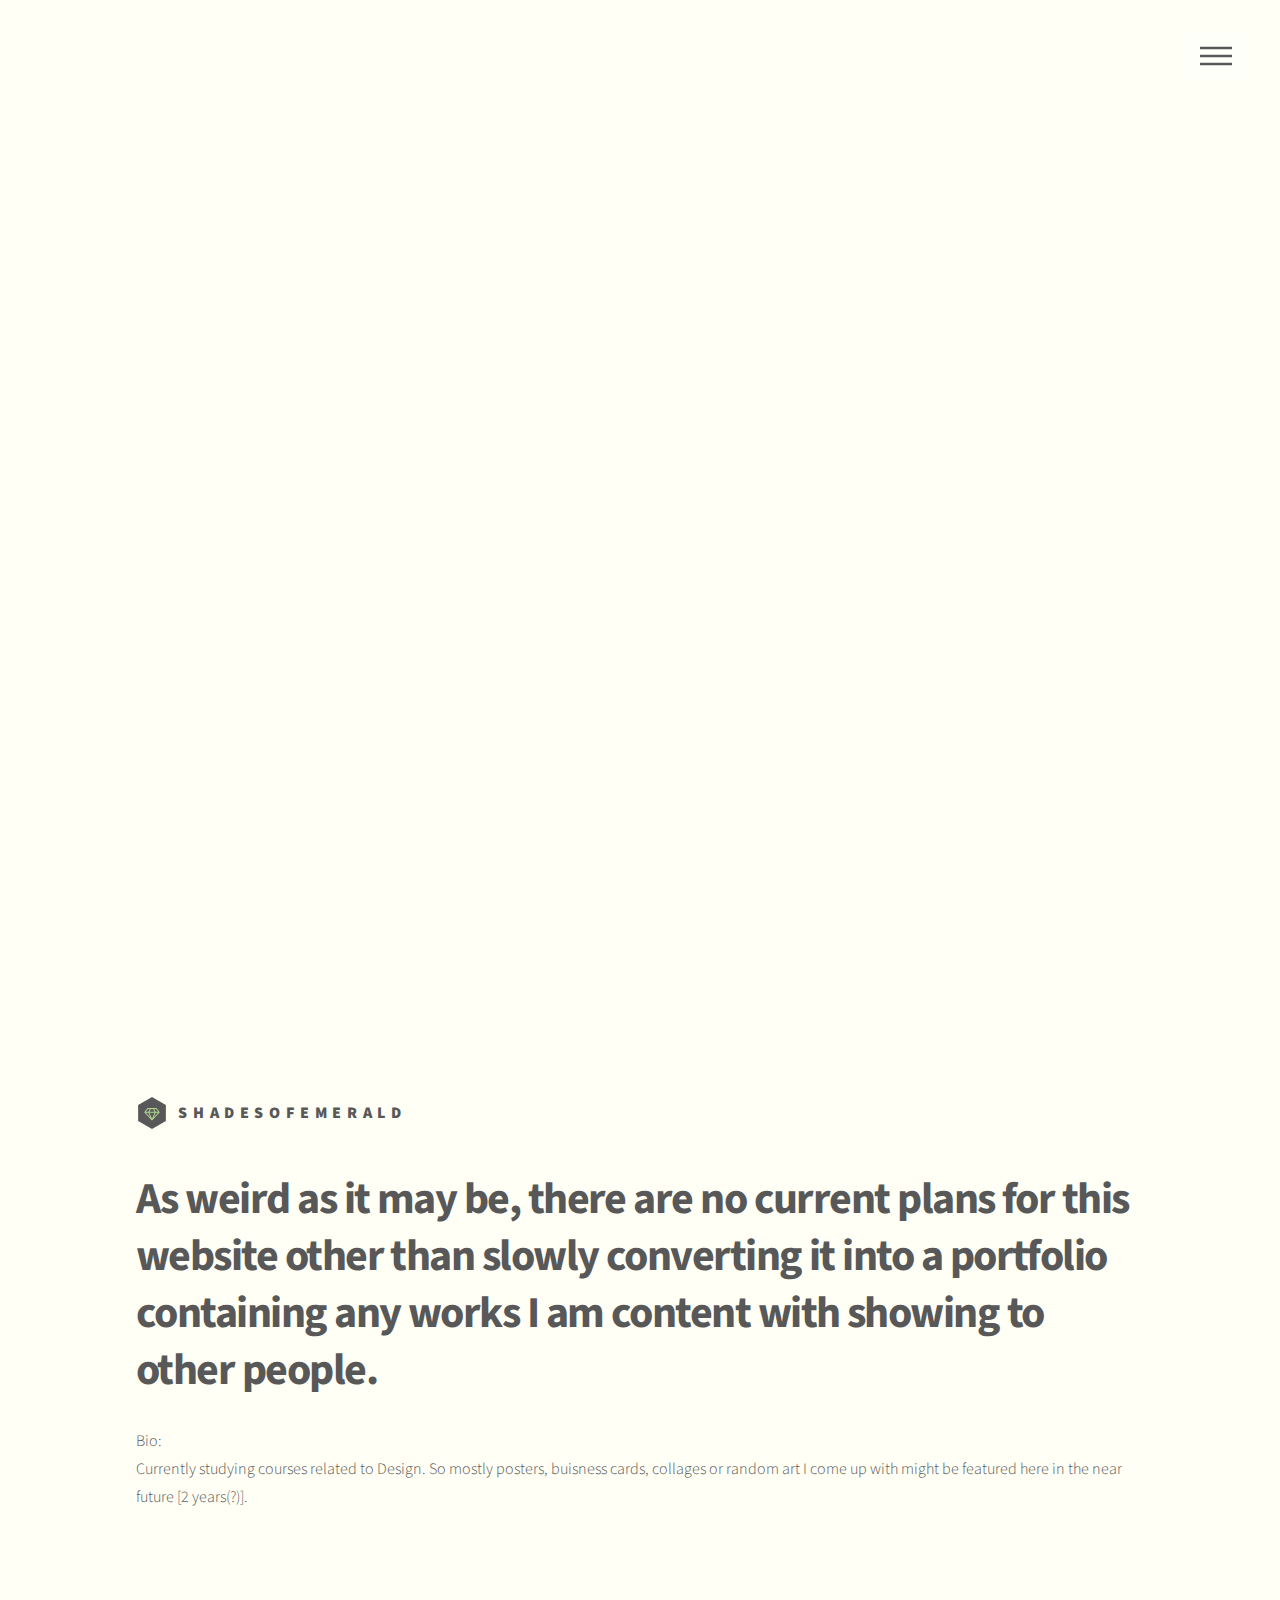
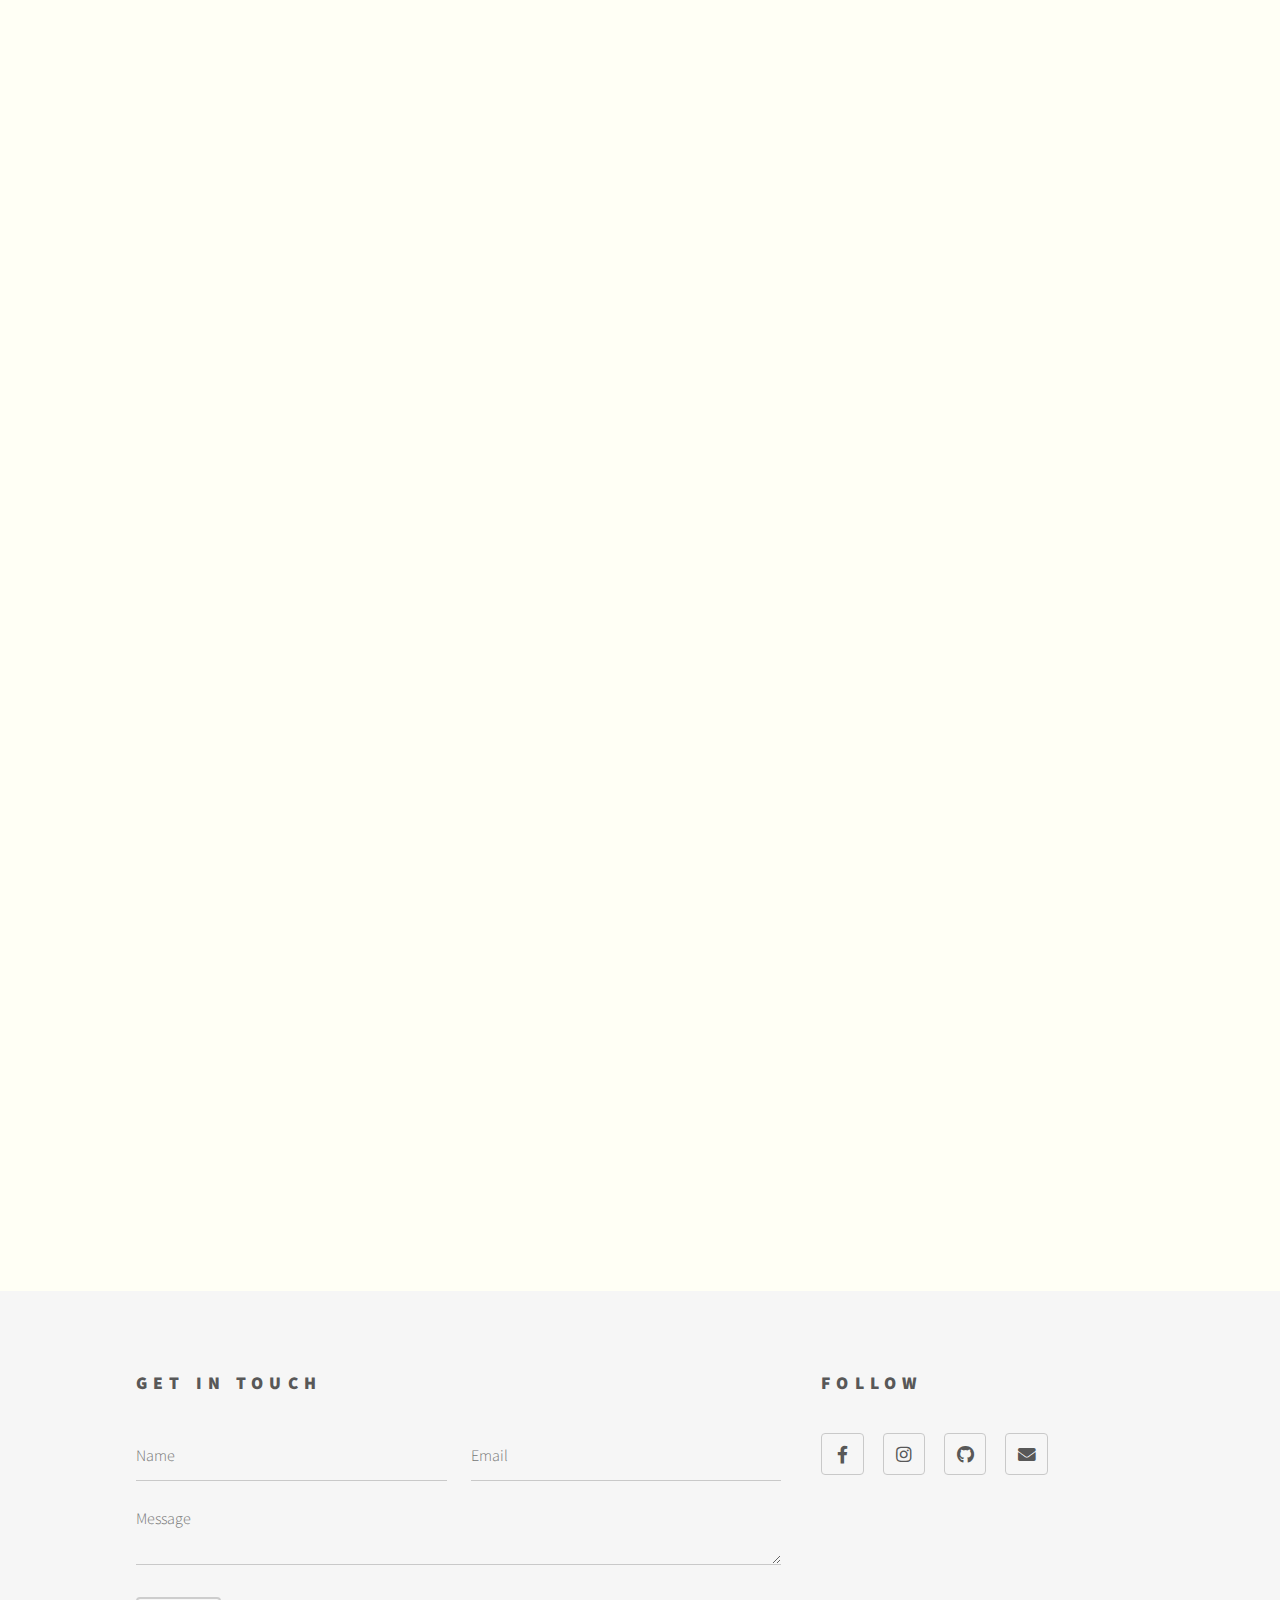
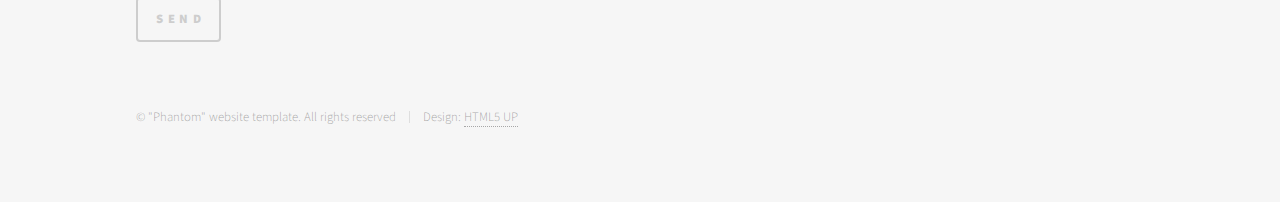
==== index.html @ d3af51bd "008.01" ====
<!DOCTYPE HTML>
<!--
	Phantom by HTML5 UP
	html5up.net | @ajlkn
	Free for personal and commercial use under the CCA 3.0 license (html5up.net/license)
-->
<html>
	<head>
		<title>ShadesOfEmerald Portfolio</title>
		<meta charset="utf-8" />
		<meta name="viewport" content="width=device-width, initial-scale=1, user-scalable=no" />
		<link rel="stylesheet" href="assets/css/main.css" />
		<noscript><link rel="stylesheet" href="assets/css/noscript.css" /></noscript>
		<link rel="icon" href="images/logo.svg" type="image/svg+xml">
	</head>
	<body class="is-preload">
		
		<svg id="mainSVG" xmlns="http://www.w3.org/2000/svg" viewBox="0 0 800 600" preserveAspectRatio="xMinYMid slice">
			<g id="ribbon" fill="none" stroke-width="6">
			  <path d="M130,302.94h65c50,0,50-17.91,100-17.91s50,17.91,100,17.91h65" />
			  <path d="M130,296.94h65c50,0,51.75,18.16,101.75,18.16s48.25-18.16,98.25-18.16h65"/>
			  <path d="M130,308.94h65c50,0,53.41-12,103.41-12s46.59,12,96.59,12h65" />
			  <path d="M130,315.1h65c50,0,50-45.9,100-45.9s50,45.9,100,45.9h65"/>
			  <path d="M130,291.03h65c50,0,50.82,11.91,100.82,11.91s49.18-11.91,99.18-11.91h65" />
			  <path d="M130,285.03h65c50,0,50,45.78,100,45.78s50-45.78,100-45.78h65" />
			</g>
		</svg>
		
		<!-- Wrapper -->
			<div id="wrapper">

				<!-- Header -->
					<header id="header">
						<div class="inner">

							<!-- Logo -->
								<a href="index.html" class="logo">
									<span class="symbol"><img src="images/logo.svg" alt="" /></span><span class="title">ShadesOfEmerald</span>
								</a>

							<!-- Nav -->
								<nav>
									<ul>
										<li><a href="#menu">Menu</a></li>
									</ul>
								</nav>

						</div>
					</header>

				<!-- Menu -->
					<nav id="menu">
						<h2>Menu</h2>
						<ul>
							<li><a href="index.html">_home</a></li> <!fix it up and get it relevant>
							<li><a href="001_projects.html">_projects</a></li> <!use the current grid layout, seperate it from all other pages if possible>
							<li><a href="002_socials.html">_socials</a></li> <!work on cutom opening animations.>
							<li><a href="003_LOG.html">_log</a></li> <!diary sort of thing>
							<li><a href="004_elements.html">_elements</a></li>
						</ul>
					</nav>

				<!-- Main -->
					<div id="main">
						<div class="inner">
							<header>
								<h1>As weird as it may be, there are no current plans for this website other than slowly converting it into a portfolio containing any works I am content with showing to other people.</h1>
								<p>Bio:<br>Currently studying courses related to Design. So mostly posters, buisness cards, collages or random art I come up with might be featured here in the near future [2 years(?)]. </p>
							</header>
							<section class="tiles">
								<article class="style1">
									<span class="image">
										<img src="images/prj_001.png" alt="" />
									</span>
									<a href="projects/prj_001.html">
										<h2>1</h2>
										<div class="content">
											<p>Theory of Design; poster to delivery the feelings of happiness.</p>
										</div>
									</a>
								</article>
								<article class="style2">
									<span class="image">
										<img src="images/pic02.jpg" alt="" />
									</span>
									<a href="generic.html">
										<h2>2</h2>
										<div class="content">
											<p>Sed nisl arcu euismod sit amet nisi lorem etiam dolor veroeros et feugiat.</p>
										</div>
									</a>
								</article>
								<article class="style3">
									<span class="image">
										<img src="images/pic03.jpg" alt="" />
									</span>
									<a href="generic.html">
										<h2>3</h2>
										<div class="content">
											<p>Sed nisl arcu euismod sit amet nisi lorem etiam dolor veroeros et feugiat.</p>
										</div>
									</a>
								</article>
								<article class="style4">
									<span class="image">
										<img src="images/pic04.jpg" alt="" />
									</span>
									<a href="generic.html">
										<h2>4</h2>
										<div class="content">
											<p>Sed nisl arcu euismod sit amet nisi lorem etiam dolor veroeros et feugiat.</p>
										</div>
									</a>
								</article>
								<article class="style5">
									<span class="image">
										<img src="images/pic05.jpg" alt="" />
									</span>
									<a href="generic.html">
										<h2>5</h2>
										<div class="content">
											<p>Sed nisl arcu euismod sit amet nisi lorem etiam dolor veroeros et feugiat.</p>
										</div>
									</a>
								</article>
								<article class="style6">
									<span class="image">
										<img src="images/pic06.jpg" alt="" />
									</span>
									<a href="generic.html">
										<h2>6</h2>
										<div class="content">
											<p>Sed nisl arcu euismod sit amet nisi lorem etiam dolor veroeros et feugiat.</p>
										</div>
									</a>
								</article>
								<article class="style2">
									<span class="image">
										<img src="images/pic07.jpg" alt="" />
									</span>
									<a href="generic.html">
										<h2>7</h2>
										<div class="content">
											<p>Sed nisl arcu euismod sit amet nisi lorem etiam dolor veroeros et feugiat.</p>
										</div>
									</a>
								</article>
								<article class="style3">
									<span class="image">
										<img src="images/pic08.jpg" alt="" />
									</span>
									<a href="generic.html">
										<h2>8</h2>
										<div class="content">
											<p>Sed nisl arcu euismod sit amet nisi lorem etiam dolor veroeros et feugiat.</p>
										</div>
									</a>
								</article>
								<article class="style1">
									<span class="image">
										<img src="images/pic09.jpg" alt="" />
									</span>
									<a href="generic.html">
										<h2>9</h2>
										<div class="content">
											<p>Sed nisl arcu euismod sit amet nisi lorem etiam dolor veroeros et feugiat.</p>
										</div>
									</a>
								</article>
								<article class="style5">
									<span class="image">
										<img src="images/pic10.jpg" alt="" />
									</span>
									<a href="generic.html">
										<h2>10</h2>
										<div class="content">
											<p>Sed nisl arcu euismod sit amet nisi lorem etiam dolor veroeros et feugiat.</p>
										</div>
									</a>
								</article>
								<article class="style6">
									<span class="image">
										<img src="images/pic11.jpg" alt="" />
									</span>
									<a href="generic.html">
										<h2>11</h2>
										<div class="content">
											<p>Sed nisl arcu euismod sit amet nisi lorem etiam dolor veroeros et feugiat.</p>
										</div>
									</a>
								</article>
								<article class="style4">
									<span class="image">
										<img src="images/pic12.jpg" alt="" />
									</span>
									<a href="generic.html">
										<h2>12</h2>
										<div class="content">
											<p>Sed nisl arcu euismod sit amet nisi lorem etiam dolor veroeros et feugiat.</p>
										</div>
									</a>
								</article>
							</section>
						</div>
					</div>

				<!-- Footer -->
					<footer id="footer">
						<div class="inner">
							<section>
								<h2>Get in touch</h2>
								<form method="post" action="#">
									<div class="fields">
										<div class="field half">
											<input type="text" name="name" id="name" placeholder="Name" />
										</div>
										<div class="field half">
											<input type="email" name="email" id="email" placeholder="Email" />
										</div>
										<div class="field">
											<textarea name="message" id="message" placeholder="Message"></textarea>
										</div>
									</div>
									<ul class="actions">
										<li><input type="submit" value="Send" class="disabled" /></li>
									</ul>
								</form>
							</section>
							<section>
								<h2>Follow</h2>
								<ul class="icons">
									<li><a href="https://www.facebook.com/ShadesOfGreen8/" target="_blank" rel="noopener noreferrer" class="icon brands style2 fa-facebook-f"><span class="label">Facebook</span></a></li>
									<li><a href="https://www.instagram.com/nujivens/" target="_blank" rel="noopener noreferrer" class="icon brands style2 fa-instagram"><span class="label">Instagram</span></a></li>
									<li><a href="https://github.com/ShadesOfEmerald" target="_blank" rel="noopener noreferrer" class="icon brands style2 fa-github"><span class="label">GitHub</span></a></li>
									<li><a href="002_socials.html" class="icon solid style2 fa-envelope"><span class="label">Email</span></a></li>
								</ul>
							</section>
							<ul class="copyright">
								<li>&copy; "Phantom" website template. All rights reserved</li><li>Design: <a href="http://html5up.net" target="_blank" rel="noopener noreferrer">HTML5 UP</a></li>
							</ul>
						</div>
					</footer>

			</div>

		<!-- Scripts -->
			<script src="assets/js/jquery.min.js"></script>
			<script src="assets/js/browser.min.js"></script>
			<script src="assets/js/breakpoints.min.js"></script>
			<script src="assets/js/util.js"></script>
			<script src="assets/js/main.js"></script>

	</body>
</html>
---- assets/css/main.css ----
@import url(fontawesome-all.min.css);
@import url("https://fonts.googleapis.com/css?family=Source+Sans+Pro:300,700,900");

/*
	Phantom by HTML5 UP
	html5up.net | @ajlkn
	Free for personal and commercial use under the CCA 3.0 license (html5up.net/license)
*/

html, body, div, span, applet, object,
iframe, h1, h2, h3, h4, h5, h6, p, blockquote,
pre, a, abbr, acronym, address, big, cite,
code, del, dfn, em, img, ins, kbd, q, s, samp,
small, strike, strong, sub, sup, tt, var, b,
u, i, center, dl, dt, dd, ol, ul, li, fieldset,
form, label, legend, table, caption, tbody,
tfoot, thead, tr, th, td, article, aside,
canvas, details, embed, figure, figcaption,
footer, header, hgroup, menu, nav, output, ruby,
section, summary, time, mark, audio, video {
	margin: 0;
	padding: 0;
	border: 0;
	font-size: 100%;
	font: inherit;
	vertical-align: baseline;}

article, aside, details, figcaption, figure,
footer, header, hgroup, menu, nav, section {
	display: block;}

body {
	line-height: 1;
}

ol, ul {
	list-style: none;
}

blockquote, q {
	quotes: none;
}

	blockquote:before, blockquote:after, q:before, q:after {
		content: '';
		content: none;
	}

table {
	border-collapse: collapse;
	border-spacing: 0;
}

body {
	-webkit-text-size-adjust: none;
}

mark {
	background-color: transparent;
	color: inherit;
}

input::-moz-focus-inner {
	border: 0;
	padding: 0;
}

input, select, textarea {
	-moz-appearance: none;
	-webkit-appearance: none;
	-ms-appearance: none;
	appearance: none;
}

/* Basic */

	@-ms-viewport {
		width: device-width;
	}

	body {
		-ms-overflow-style: scrollbar;
	}

	@media screen and (max-width: 480px) {

		html, body {
			min-width: 320px;
		}

	}

	html {
		box-sizing: border-box;
	}

	*, *:before, *:after {
		box-sizing: inherit;
	}

	body {
		background: #fffff5;
	}

		body.is-preload *, body.is-preload *:before, body.is-preload *:after {
			-moz-animation: none !important;
			-webkit-animation: none !important;
			-ms-animation: none !important;
			animation: none !important;
			-moz-transition: none !important;
			-webkit-transition: none !important;
			-ms-transition: none !important;
			transition: none !important;
		}

/* Type */

	body, input, select, textarea {
		color: #585858;
		font-family: "Source Sans Pro", Helvetica, sans-serif;
		font-size: 16pt;
		font-weight: 300;
		line-height: 1.75;
	}

		@media screen and (max-width: 1680px) {

			body, input, select, textarea {
				font-size: 14pt;
			}

		}

		@media screen and (max-width: 1280px) {

			body, input, select, textarea {
				font-size: 12pt;
			}

		}

	a {
		-moz-transition: border-bottom-color 0.2s ease, color 0.2s ease;
		-webkit-transition: border-bottom-color 0.2s ease, color 0.2s ease;
		-ms-transition: border-bottom-color 0.2s ease, color 0.2s ease;
		transition: border-bottom-color 0.2s ease, color 0.2s ease;
		text-decoration: none;
		color: #585858;
		border-bottom: dotted 1px rgba(88, 88, 88, 0.5);
	}

		a:hover {
			border-bottom-color: transparent;
			color: #f2849e !important;
		}

	strong, b {
		font-weight: 900;
	}

	em, i {
		font-style: italic;
	}

	p {
		margin: 0 0 2em 0;
	}

	h1 {
		font-size: 2.75em;
		font-weight: 700;
		line-height: 1.3;
		margin: 0 0 1em 0;
		letter-spacing: -0.035em;
	}

		h1 a {
			color: inherit;
		}

		@media screen and (max-width: 736px) {

			h1 {
				font-size: 2em;
				margin: 0 0 1em 0;
			}

		}

		@media screen and (max-width: 360px) {

			h1 {
				font-size: 1.75em;
			}

		}

	h2, h3, h4, h5, h6 {
		font-weight: 900;
		line-height: 1.5;
		margin: 0 0 2em 0;
		text-transform: uppercase;
		letter-spacing: 0.35em;
	}

		h2 a, h3 a, h4 a, h5 a, h6 a {
			color: inherit;
		}

	h2 {
		font-size: 1.1em;
	}

	h3 {
		font-size: 1em;
	}

	h4 {
		font-size: 0.8em;
	}

	h5 {
		font-size: 0.8em;
	}

	h6 {
		font-size: 0.8em;
	}

	@media screen and (max-width: 980px) {

		h1 br, h2 br, h3 br, h4 br, h5 br, h6 br {
			display: none;
		}

	}

	@media screen and (max-width: 736px) {

		h2 {
			font-size: 1em;
		}

		h3 {
			font-size: 0.8em;
		}

	}

	sub {
		font-size: 0.8em;
		position: relative;
		top: 0.5em;
	}

	sup {
		font-size: 0.8em;
		position: relative;
		top: -0.5em;
	}

	blockquote {
		border-left: solid 4px #c9c9c9;
		font-style: italic;
		margin: 0 0 2em 0;
		padding: 0.5em 0 0.5em 2em;
	}

	code {
		background: rgba(144, 144, 144, 0.075);
		border-radius: 4px;
		border: solid 1px #c9c9c9;
		font-family: "Courier New", monospace;
		font-size: 0.9em;
		margin: 0 0.25em;
		padding: 0.25em 0.65em;
	}

	pre {
		-webkit-overflow-scrolling: touch;
		font-family: "Courier New", monospace;
		font-size: 0.9em;
		margin: 0 0 2em 0;
	}

		pre code {
			display: block;
			line-height: 1.75;
			padding: 1em 1.5em;
			overflow-x: auto;
		}

	hr {
		border: 0;
		border-bottom: solid 1px #c9c9c9;
		margin: 2em 0;
	}

		hr.major {
			margin: 3em 0;
		}

	.align-left {
		text-align: left;
	}

	.align-center {
		text-align: center;
	}

	.align-right {
		text-align: right;
	}

/* Row */

	.row {
		display: flex;
		flex-wrap: wrap;
		box-sizing: border-box;
		align-items: stretch;
	}

		.row > * {
			box-sizing: border-box;
		}

		.row.gtr-uniform > * > :last-child {
			margin-bottom: 0;
		}

		.row.aln-left {
			justify-content: flex-start;
		}

		.row.aln-center {
			justify-content: center;
		}

		.row.aln-right {
			justify-content: flex-end;
		}

		.row.aln-top {
			align-items: flex-start;
		}

		.row.aln-middle {
			align-items: center;
		}

		.row.aln-bottom {
			align-items: flex-end;
		}

		.row > .imp {
			order: -1;
		}

		.row > .col-1 {
			width: 8.33333%;
		}

		.row > .off-1 {
			margin-left: 8.33333%;
		}

		.row > .col-2 {
			width: 16.66667%;
		}

		.row > .off-2 {
			margin-left: 16.66667%;
		}

		.row > .col-3 {
			width: 25%;
		}

		.row > .off-3 {
			margin-left: 25%;
		}

		.row > .col-4 {
			width: 33.33333%;
		}

		.row > .off-4 {
			margin-left: 33.33333%;
		}

		.row > .col-5 {
			width: 41.66667%;
		}

		.row > .off-5 {
			margin-left: 41.66667%;
		}

		.row > .col-6 {
			width: 50%;
		}

		.row > .off-6 {
			margin-left: 50%;
		}

		.row > .col-7 {
			width: 58.33333%;
		}

		.row > .off-7 {
			margin-left: 58.33333%;
		}

		.row > .col-8 {
			width: 66.66667%;
		}

		.row > .off-8 {
			margin-left: 66.66667%;
		}

		.row > .col-9 {
			width: 75%;
		}

		.row > .off-9 {
			margin-left: 75%;
		}

		.row > .col-10 {
			width: 83.33333%;
		}

		.row > .off-10 {
			margin-left: 83.33333%;
		}

		.row > .col-11 {
			width: 91.66667%;
		}

		.row > .off-11 {
			margin-left: 91.66667%;
		}

		.row > .col-12 {
			width: 100%;
		}

		.row > .off-12 {
			margin-left: 100%;
		}

		.row.gtr-0 {
			margin-top: 0;
			margin-left: 0em;
		}

			.row.gtr-0 > * {
				padding: 0 0 0 0em;
			}

			.row.gtr-0.gtr-uniform {
				margin-top: 0em;
			}

				.row.gtr-0.gtr-uniform > * {
					padding-top: 0em;
				}

		.row.gtr-25 {
			margin-top: 0;
			margin-left: -0.5em;
		}

			.row.gtr-25 > * {
				padding: 0 0 0 0.5em;
			}

			.row.gtr-25.gtr-uniform {
				margin-top: -0.5em;
			}

				.row.gtr-25.gtr-uniform > * {
					padding-top: 0.5em;
				}

		.row.gtr-50 {
			margin-top: 0;
			margin-left: -1em;
		}

			.row.gtr-50 > * {
				padding: 0 0 0 1em;
			}

			.row.gtr-50.gtr-uniform {
				margin-top: -1em;
			}

				.row.gtr-50.gtr-uniform > * {
					padding-top: 1em;
				}

		.row {
			margin-top: 0;
			margin-left: -2em;
		}

			.row > * {
				padding: 0 0 0 2em;
			}

			.row.gtr-uniform {
				margin-top: -2em;
			}

				.row.gtr-uniform > * {
					padding-top: 2em;
				}

		.row.gtr-150 {
			margin-top: 0;
			margin-left: -3em;
		}

			.row.gtr-150 > * {
				padding: 0 0 0 3em;
			}

			.row.gtr-150.gtr-uniform {
				margin-top: -3em;
			}

				.row.gtr-150.gtr-uniform > * {
					padding-top: 3em;
				}

		.row.gtr-200 {
			margin-top: 0;
			margin-left: -4em;
		}

			.row.gtr-200 > * {
				padding: 0 0 0 4em;
			}

			.row.gtr-200.gtr-uniform {
				margin-top: -4em;
			}

				.row.gtr-200.gtr-uniform > * {
					padding-top: 4em;
				}

		@media screen and (max-width: 1680px) {

			.row {
				display: flex;
				flex-wrap: wrap;
				box-sizing: border-box;
				align-items: stretch;
			}

				.row > * {
					box-sizing: border-box;
				}

				.row.gtr-uniform > * > :last-child {
					margin-bottom: 0;
				}

				.row.aln-left {
					justify-content: flex-start;
				}

				.row.aln-center {
					justify-content: center;
				}

				.row.aln-right {
					justify-content: flex-end;
				}

				.row.aln-top {
					align-items: flex-start;
				}

				.row.aln-middle {
					align-items: center;
				}

				.row.aln-bottom {
					align-items: flex-end;
				}

				.row > .imp-xlarge {
					order: -1;
				}

				.row > .col-1-xlarge {
					width: 8.33333%;
				}

				.row > .off-1-xlarge {
					margin-left: 8.33333%;
				}

				.row > .col-2-xlarge {
					width: 16.66667%;
				}

				.row > .off-2-xlarge {
					margin-left: 16.66667%;
				}

				.row > .col-3-xlarge {
					width: 25%;
				}

				.row > .off-3-xlarge {
					margin-left: 25%;
				}

				.row > .col-4-xlarge {
					width: 33.33333%;
				}

				.row > .off-4-xlarge {
					margin-left: 33.33333%;
				}

				.row > .col-5-xlarge {
					width: 41.66667%;
				}

				.row > .off-5-xlarge {
					margin-left: 41.66667%;
				}

				.row > .col-6-xlarge {
					width: 50%;
				}

				.row > .off-6-xlarge {
					margin-left: 50%;
				}

				.row > .col-7-xlarge {
					width: 58.33333%;
				}

				.row > .off-7-xlarge {
					margin-left: 58.33333%;
				}

				.row > .col-8-xlarge {
					width: 66.66667%;
				}

				.row > .off-8-xlarge {
					margin-left: 66.66667%;
				}

				.row > .col-9-xlarge {
					width: 75%;
				}

				.row > .off-9-xlarge {
					margin-left: 75%;
				}

				.row > .col-10-xlarge {
					width: 83.33333%;
				}

				.row > .off-10-xlarge {
					margin-left: 83.33333%;
				}

				.row > .col-11-xlarge {
					width: 91.66667%;
				}

				.row > .off-11-xlarge {
					margin-left: 91.66667%;
				}

				.row > .col-12-xlarge {
					width: 100%;
				}

				.row > .off-12-xlarge {
					margin-left: 100%;
				}

				.row.gtr-0 {
					margin-top: 0;
					margin-left: 0em;
				}

					.row.gtr-0 > * {
						padding: 0 0 0 0em;
					}

					.row.gtr-0.gtr-uniform {
						margin-top: 0em;
					}

						.row.gtr-0.gtr-uniform > * {
							padding-top: 0em;
						}

				.row.gtr-25 {
					margin-top: 0;
					margin-left: -0.5em;
				}

					.row.gtr-25 > * {
						padding: 0 0 0 0.5em;
					}

					.row.gtr-25.gtr-uniform {
						margin-top: -0.5em;
					}

						.row.gtr-25.gtr-uniform > * {
							padding-top: 0.5em;
						}

				.row.gtr-50 {
					margin-top: 0;
					margin-left: -1em;
				}

					.row.gtr-50 > * {
						padding: 0 0 0 1em;
					}

					.row.gtr-50.gtr-uniform {
						margin-top: -1em;
					}

						.row.gtr-50.gtr-uniform > * {
							padding-top: 1em;
						}

				.row {
					margin-top: 0;
					margin-left: -2em;
				}

					.row > * {
						padding: 0 0 0 2em;
					}

					.row.gtr-uniform {
						margin-top: -2em;
					}

						.row.gtr-uniform > * {
							padding-top: 2em;
						}

				.row.gtr-150 {
					margin-top: 0;
					margin-left: -3em;
				}

					.row.gtr-150 > * {
						padding: 0 0 0 3em;
					}

					.row.gtr-150.gtr-uniform {
						margin-top: -3em;
					}

						.row.gtr-150.gtr-uniform > * {
							padding-top: 3em;
						}

				.row.gtr-200 {
					margin-top: 0;
					margin-left: -4em;
				}

					.row.gtr-200 > * {
						padding: 0 0 0 4em;
					}

					.row.gtr-200.gtr-uniform {
						margin-top: -4em;
					}

						.row.gtr-200.gtr-uniform > * {
							padding-top: 4em;
						}

		}

		@media screen and (max-width: 1280px) {

			.row {
				display: flex;
				flex-wrap: wrap;
				box-sizing: border-box;
				align-items: stretch;
			}

				.row > * {
					box-sizing: border-box;
				}

				.row.gtr-uniform > * > :last-child {
					margin-bottom: 0;
				}

				.row.aln-left {
					justify-content: flex-start;
				}

				.row.aln-center {
					justify-content: center;
				}

				.row.aln-right {
					justify-content: flex-end;
				}

				.row.aln-top {
					align-items: flex-start;
				}

				.row.aln-middle {
					align-items: center;
				}

				.row.aln-bottom {
					align-items: flex-end;
				}

				.row > .imp-large {
					order: -1;
				}

				.row > .col-1-large {
					width: 8.33333%;
				}

				.row > .off-1-large {
					margin-left: 8.33333%;
				}

				.row > .col-2-large {
					width: 16.66667%;
				}

				.row > .off-2-large {
					margin-left: 16.66667%;
				}

				.row > .col-3-large {
					width: 25%;
				}

				.row > .off-3-large {
					margin-left: 25%;
				}

				.row > .col-4-large {
					width: 33.33333%;
				}

				.row > .off-4-large {
					margin-left: 33.33333%;
				}

				.row > .col-5-large {
					width: 41.66667%;
				}

				.row > .off-5-large {
					margin-left: 41.66667%;
				}

				.row > .col-6-large {
					width: 50%;
				}

				.row > .off-6-large {
					margin-left: 50%;
				}

				.row > .col-7-large {
					width: 58.33333%;
				}

				.row > .off-7-large {
					margin-left: 58.33333%;
				}

				.row > .col-8-large {
					width: 66.66667%;
				}

				.row > .off-8-large {
					margin-left: 66.66667%;
				}

				.row > .col-9-large {
					width: 75%;
				}

				.row > .off-9-large {
					margin-left: 75%;
				}

				.row > .col-10-large {
					width: 83.33333%;
				}

				.row > .off-10-large {
					margin-left: 83.33333%;
				}

				.row > .col-11-large {
					width: 91.66667%;
				}

				.row > .off-11-large {
					margin-left: 91.66667%;
				}

				.row > .col-12-large {
					width: 100%;
				}

				.row > .off-12-large {
					margin-left: 100%;
				}

				.row.gtr-0 {
					margin-top: 0;
					margin-left: 0em;
				}

					.row.gtr-0 > * {
						padding: 0 0 0 0em;
					}

					.row.gtr-0.gtr-uniform {
						margin-top: 0em;
					}

						.row.gtr-0.gtr-uniform > * {
							padding-top: 0em;
						}

				.row.gtr-25 {
					margin-top: 0;
					margin-left: -0.5em;
				}

					.row.gtr-25 > * {
						padding: 0 0 0 0.5em;
					}

					.row.gtr-25.gtr-uniform {
						margin-top: -0.5em;
					}

						.row.gtr-25.gtr-uniform > * {
							padding-top: 0.5em;
						}

				.row.gtr-50 {
					margin-top: 0;
					margin-left: -1em;
				}

					.row.gtr-50 > * {
						padding: 0 0 0 1em;
					}

					.row.gtr-50.gtr-uniform {
						margin-top: -1em;
					}

						.row.gtr-50.gtr-uniform > * {
							padding-top: 1em;
						}

				.row {
					margin-top: 0;
					margin-left: -2em;
				}

					.row > * {
						padding: 0 0 0 2em;
					}

					.row.gtr-uniform {
						margin-top: -2em;
					}

						.row.gtr-uniform > * {
							padding-top: 2em;
						}

				.row.gtr-150 {
					margin-top: 0;
					margin-left: -3em;
				}

					.row.gtr-150 > * {
						padding: 0 0 0 3em;
					}

					.row.gtr-150.gtr-uniform {
						margin-top: -3em;
					}

						.row.gtr-150.gtr-uniform > * {
							padding-top: 3em;
						}

				.row.gtr-200 {
					margin-top: 0;
					margin-left: -4em;
				}

					.row.gtr-200 > * {
						padding: 0 0 0 4em;
					}

					.row.gtr-200.gtr-uniform {
						margin-top: -4em;
					}

						.row.gtr-200.gtr-uniform > * {
							padding-top: 4em;
						}

		}

		@media screen and (max-width: 980px) {

			.row {
				display: flex;
				flex-wrap: wrap;
				box-sizing: border-box;
				align-items: stretch;
			}

				.row > * {
					box-sizing: border-box;
				}

				.row.gtr-uniform > * > :last-child {
					margin-bottom: 0;
				}

				.row.aln-left {
					justify-content: flex-start;
				}

				.row.aln-center {
					justify-content: center;
				}

				.row.aln-right {
					justify-content: flex-end;
				}

				.row.aln-top {
					align-items: flex-start;
				}

				.row.aln-middle {
					align-items: center;
				}

				.row.aln-bottom {
					align-items: flex-end;
				}

				.row > .imp-medium {
					order: -1;
				}

				.row > .col-1-medium {
					width: 8.33333%;
				}

				.row > .off-1-medium {
					margin-left: 8.33333%;
				}

				.row > .col-2-medium {
					width: 16.66667%;
				}

				.row > .off-2-medium {
					margin-left: 16.66667%;
				}

				.row > .col-3-medium {
					width: 25%;
				}

				.row > .off-3-medium {
					margin-left: 25%;
				}

				.row > .col-4-medium {
					width: 33.33333%;
				}

				.row > .off-4-medium {
					margin-left: 33.33333%;
				}

				.row > .col-5-medium {
					width: 41.66667%;
				}

				.row > .off-5-medium {
					margin-left: 41.66667%;
				}

				.row > .col-6-medium {
					width: 50%;
				}

				.row > .off-6-medium {
					margin-left: 50%;
				}

				.row > .col-7-medium {
					width: 58.33333%;
				}

				.row > .off-7-medium {
					margin-left: 58.33333%;
				}

				.row > .col-8-medium {
					width: 66.66667%;
				}

				.row > .off-8-medium {
					margin-left: 66.66667%;
				}

				.row > .col-9-medium {
					width: 75%;
				}

				.row > .off-9-medium {
					margin-left: 75%;
				}

				.row > .col-10-medium {
					width: 83.33333%;
				}

				.row > .off-10-medium {
					margin-left: 83.33333%;
				}

				.row > .col-11-medium {
					width: 91.66667%;
				}

				.row > .off-11-medium {
					margin-left: 91.66667%;
				}

				.row > .col-12-medium {
					width: 100%;
				}

				.row > .off-12-medium {
					margin-left: 100%;
				}

				.row.gtr-0 {
					margin-top: 0;
					margin-left: 0em;
				}

					.row.gtr-0 > * {
						padding: 0 0 0 0em;
					}

					.row.gtr-0.gtr-uniform {
						margin-top: 0em;
					}

						.row.gtr-0.gtr-uniform > * {
							padding-top: 0em;
						}

				.row.gtr-25 {
					margin-top: 0;
					margin-left: -0.375em;
				}

					.row.gtr-25 > * {
						padding: 0 0 0 0.375em;
					}

					.row.gtr-25.gtr-uniform {
						margin-top: -0.375em;
					}

						.row.gtr-25.gtr-uniform > * {
							padding-top: 0.375em;
						}

				.row.gtr-50 {
					margin-top: 0;
					margin-left: -0.75em;
				}

					.row.gtr-50 > * {
						padding: 0 0 0 0.75em;
					}

					.row.gtr-50.gtr-uniform {
						margin-top: -0.75em;
					}

						.row.gtr-50.gtr-uniform > * {
							padding-top: 0.75em;
						}

				.row {
					margin-top: 0;
					margin-left: -1.5em;
				}

					.row > * {
						padding: 0 0 0 1.5em;
					}

					.row.gtr-uniform {
						margin-top: -1.5em;
					}

						.row.gtr-uniform > * {
							padding-top: 1.5em;
						}

				.row.gtr-150 {
					margin-top: 0;
					margin-left: -2.25em;
				}

					.row.gtr-150 > * {
						padding: 0 0 0 2.25em;
					}

					.row.gtr-150.gtr-uniform {
						margin-top: -2.25em;
					}

						.row.gtr-150.gtr-uniform > * {
							padding-top: 2.25em;
						}

				.row.gtr-200 {
					margin-top: 0;
					margin-left: -3em;
				}

					.row.gtr-200 > * {
						padding: 0 0 0 3em;
					}

					.row.gtr-200.gtr-uniform {
						margin-top: -3em;
					}

						.row.gtr-200.gtr-uniform > * {
							padding-top: 3em;
						}

		}

		@media screen and (max-width: 736px) {

			.row {
				display: flex;
				flex-wrap: wrap;
				box-sizing: border-box;
				align-items: stretch;
			}

				.row > * {
					box-sizing: border-box;
				}

				.row.gtr-uniform > * > :last-child {
					margin-bottom: 0;
				}

				.row.aln-left {
					justify-content: flex-start;
				}

				.row.aln-center {
					justify-content: center;
				}

				.row.aln-right {
					justify-content: flex-end;
				}

				.row.aln-top {
					align-items: flex-start;
				}

				.row.aln-middle {
					align-items: center;
				}

				.row.aln-bottom {
					align-items: flex-end;
				}

				.row > .imp-small {
					order: -1;
				}

				.row > .col-1-small {
					width: 8.33333%;
				}

				.row > .off-1-small {
					margin-left: 8.33333%;
				}

				.row > .col-2-small {
					width: 16.66667%;
				}

				.row > .off-2-small {
					margin-left: 16.66667%;
				}

				.row > .col-3-small {
					width: 25%;
				}

				.row > .off-3-small {
					margin-left: 25%;
				}

				.row > .col-4-small {
					width: 33.33333%;
				}

				.row > .off-4-small {
					margin-left: 33.33333%;
				}

				.row > .col-5-small {
					width: 41.66667%;
				}

				.row > .off-5-small {
					margin-left: 41.66667%;
				}

				.row > .col-6-small {
					width: 50%;
				}

				.row > .off-6-small {
					margin-left: 50%;
				}

				.row > .col-7-small {
					width: 58.33333%;
				}

				.row > .off-7-small {
					margin-left: 58.33333%;
				}

				.row > .col-8-small {
					width: 66.66667%;
				}

				.row > .off-8-small {
					margin-left: 66.66667%;
				}

				.row > .col-9-small {
					width: 75%;
				}

				.row > .off-9-small {
					margin-left: 75%;
				}

				.row > .col-10-small {
					width: 83.33333%;
				}

				.row > .off-10-small {
					margin-left: 83.33333%;
				}

				.row > .col-11-small {
					width: 91.66667%;
				}

				.row > .off-11-small {
					margin-left: 91.66667%;
				}

				.row > .col-12-small {
					width: 100%;
				}

				.row > .off-12-small {
					margin-left: 100%;
				}

				.row.gtr-0 {
					margin-top: 0;
					margin-left: 0em;
				}

					.row.gtr-0 > * {
						padding: 0 0 0 0em;
					}

					.row.gtr-0.gtr-uniform {
						margin-top: 0em;
					}

						.row.gtr-0.gtr-uniform > * {
							padding-top: 0em;
						}

				.row.gtr-25 {
					margin-top: 0;
					margin-left: -0.25em;
				}

					.row.gtr-25 > * {
						padding: 0 0 0 0.25em;
					}

					.row.gtr-25.gtr-uniform {
						margin-top: -0.25em;
					}

						.row.gtr-25.gtr-uniform > * {
							padding-top: 0.25em;
						}

				.row.gtr-50 {
					margin-top: 0;
					margin-left: -0.5em;
				}

					.row.gtr-50 > * {
						padding: 0 0 0 0.5em;
					}

					.row.gtr-50.gtr-uniform {
						margin-top: -0.5em;
					}

						.row.gtr-50.gtr-uniform > * {
							padding-top: 0.5em;
						}

				.row {
					margin-top: 0;
					margin-left: -1em;
				}

					.row > * {
						padding: 0 0 0 1em;
					}

					.row.gtr-uniform {
						margin-top: -1em;
					}

						.row.gtr-uniform > * {
							padding-top: 1em;
						}

				.row.gtr-150 {
					margin-top: 0;
					margin-left: -1.5em;
				}

					.row.gtr-150 > * {
						padding: 0 0 0 1.5em;
					}

					.row.gtr-150.gtr-uniform {
						margin-top: -1.5em;
					}

						.row.gtr-150.gtr-uniform > * {
							padding-top: 1.5em;
						}

				.row.gtr-200 {
					margin-top: 0;
					margin-left: -2em;
				}

					.row.gtr-200 > * {
						padding: 0 0 0 2em;
					}

					.row.gtr-200.gtr-uniform {
						margin-top: -2em;
					}

						.row.gtr-200.gtr-uniform > * {
							padding-top: 2em;
						}

		}

		@media screen and (max-width: 480px) {

			.row {
				display: flex;
				flex-wrap: wrap;
				box-sizing: border-box;
				align-items: stretch;
			}

				.row > * {
					box-sizing: border-box;
				}

				.row.gtr-uniform > * > :last-child {
					margin-bottom: 0;
				}

				.row.aln-left {
					justify-content: flex-start;
				}

				.row.aln-center {
					justify-content: center;
				}

				.row.aln-right {
					justify-content: flex-end;
				}

				.row.aln-top {
					align-items: flex-start;
				}

				.row.aln-middle {
					align-items: center;
				}

				.row.aln-bottom {
					align-items: flex-end;
				}

				.row > .imp-xsmall {
					order: -1;
				}

				.row > .col-1-xsmall {
					width: 8.33333%;
				}

				.row > .off-1-xsmall {
					margin-left: 8.33333%;
				}

				.row > .col-2-xsmall {
					width: 16.66667%;
				}

				.row > .off-2-xsmall {
					margin-left: 16.66667%;
				}

				.row > .col-3-xsmall {
					width: 25%;
				}

				.row > .off-3-xsmall {
					margin-left: 25%;
				}

				.row > .col-4-xsmall {
					width: 33.33333%;
				}

				.row > .off-4-xsmall {
					margin-left: 33.33333%;
				}

				.row > .col-5-xsmall {
					width: 41.66667%;
				}

				.row > .off-5-xsmall {
					margin-left: 41.66667%;
				}

				.row > .col-6-xsmall {
					width: 50%;
				}

				.row > .off-6-xsmall {
					margin-left: 50%;
				}

				.row > .col-7-xsmall {
					width: 58.33333%;
				}

				.row > .off-7-xsmall {
					margin-left: 58.33333%;
				}

				.row > .col-8-xsmall {
					width: 66.66667%;
				}

				.row > .off-8-xsmall {
					margin-left: 66.66667%;
				}

				.row > .col-9-xsmall {
					width: 75%;
				}

				.row > .off-9-xsmall {
					margin-left: 75%;
				}

				.row > .col-10-xsmall {
					width: 83.33333%;
				}

				.row > .off-10-xsmall {
					margin-left: 83.33333%;
				}

				.row > .col-11-xsmall {
					width: 91.66667%;
				}

				.row > .off-11-xsmall {
					margin-left: 91.66667%;
				}

				.row > .col-12-xsmall {
					width: 100%;
				}

				.row > .off-12-xsmall {
					margin-left: 100%;
				}

				.row.gtr-0 {
					margin-top: 0;
					margin-left: 0em;
				}

					.row.gtr-0 > * {
						padding: 0 0 0 0em;
					}

					.row.gtr-0.gtr-uniform {
						margin-top: 0em;
					}

						.row.gtr-0.gtr-uniform > * {
							padding-top: 0em;
						}

				.row.gtr-25 {
					margin-top: 0;
					margin-left: -0.25em;
				}

					.row.gtr-25 > * {
						padding: 0 0 0 0.25em;
					}

					.row.gtr-25.gtr-uniform {
						margin-top: -0.25em;
					}

						.row.gtr-25.gtr-uniform > * {
							padding-top: 0.25em;
						}

				.row.gtr-50 {
					margin-top: 0;
					margin-left: -0.5em;
				}

					.row.gtr-50 > * {
						padding: 0 0 0 0.5em;
					}

					.row.gtr-50.gtr-uniform {
						margin-top: -0.5em;
					}

						.row.gtr-50.gtr-uniform > * {
							padding-top: 0.5em;
						}

				.row {
					margin-top: 0;
					margin-left: -1em;
				}

					.row > * {
						padding: 0 0 0 1em;
					}

					.row.gtr-uniform {
						margin-top: -1em;
					}

						.row.gtr-uniform > * {
							padding-top: 1em;
						}

				.row.gtr-150 {
					margin-top: 0;
					margin-left: -1.5em;
				}

					.row.gtr-150 > * {
						padding: 0 0 0 1.5em;
					}

					.row.gtr-150.gtr-uniform {
						margin-top: -1.5em;
					}

						.row.gtr-150.gtr-uniform > * {
							padding-top: 1.5em;
						}

				.row.gtr-200 {
					margin-top: 0;
					margin-left: -2em;
				}

					.row.gtr-200 > * {
						padding: 0 0 0 2em;
					}

					.row.gtr-200.gtr-uniform {
						margin-top: -2em;
					}

						.row.gtr-200.gtr-uniform > * {
							padding-top: 2em;
						}

		}

/* Section/Article */

	section.special, article.special {
		text-align: center;
	}

	header p {
		margin-top: -1em;
	}

	@media screen and (max-width: 736px) {

		header p {
			margin-top: 0;
		}

	}

/* Icon */

	.icon {
		text-decoration: none;
		border-bottom: none;
		position: relative;
	}

		.icon:before {
			-moz-osx-font-smoothing: grayscale;
			-webkit-font-smoothing: antialiased;
			display: inline-block;
			font-style: normal;
			font-variant: normal;
			text-rendering: auto;
			line-height: 1;
			text-transform: none !important;
			font-family: 'Font Awesome 5 Free';
			font-weight: 400;
		}

		.icon > .label {
			display: none;
		}

		.icon:before {
			line-height: inherit;
		}

		.icon.solid:before {
			font-weight: 900;
		}

		.icon.brands:before {
			font-family: 'Font Awesome 5 Brands';
		}

		.icon.style2 {
			-moz-transition: background-color 0.2s ease-in-out, color 0.2s ease-in-out, border-color 0.2s ease-in-out;
			-webkit-transition: background-color 0.2s ease-in-out, color 0.2s ease-in-out, border-color 0.2s ease-in-out;
			-ms-transition: background-color 0.2s ease-in-out, color 0.2s ease-in-out, border-color 0.2s ease-in-out;
			transition: background-color 0.2s ease-in-out, color 0.2s ease-in-out, border-color 0.2s ease-in-out;
			background-color: transparent;
			border: solid 1px #c9c9c9;
			border-radius: 4px;
			width: 2.65em;
			height: 2.65em;
			display: inline-block;
			text-align: center;
			line-height: 2.65em;
			color: inherit;
		}

			.icon.style2:before {
				font-size: 1.1em;
			}

			.icon.style2:hover {
				color: #f2849e;
				border-color: #f2849e;
			}

			.icon.style2:active {
				background-color: rgba(242, 132, 158, 0.1);
			}

/* List */

	ol {
		list-style: decimal;
		margin: 0 0 2em 0;
		padding-left: 1.25em;
	}

		ol li {
			padding-left: 0.25em;
		}

	ul {
		list-style: disc;
		margin: 0 0 2em 0;
		padding-left: 1em;
	}

		ul li {
			padding-left: 0.5em;
		}

		ul.alt {
			list-style: none;
			padding-left: 0;
		}

			ul.alt li {
				border-top: solid 1px #c9c9c9;
				padding: 0.5em 0;
			}

				ul.alt li:first-child {
					border-top: 0;
					padding-top: 0;
				}

	dl {
		margin: 0 0 2em 0;
	}

		dl dt {
			display: block;
			font-weight: 900;
			margin: 0 0 1em 0;
		}

		dl dd {
			margin-left: 2em;
		}

/* Actions */

	ul.actions {
		display: -moz-flex;
		display: -webkit-flex;
		display: -ms-flex;
		display: flex;
		cursor: default;
		list-style: none;
		margin-left: -1em;
		padding-left: 0;
	}

		ul.actions li {
			padding: 0 0 0 1em;
			vertical-align: middle;
		}

		ul.actions.special {
			-moz-justify-content: center;
			-webkit-justify-content: center;
			-ms-justify-content: center;
			justify-content: center;
			width: 100%;
			margin-left: 0;
		}

			ul.actions.special li:first-child {
				padding-left: 0;
			}

		ul.actions.stacked {
			-moz-flex-direction: column;
			-webkit-flex-direction: column;
			-ms-flex-direction: column;
			flex-direction: column;
			margin-left: 0;
		}

			ul.actions.stacked li {
				padding: 1.3em 0 0 0;
			}

				ul.actions.stacked li:first-child {
					padding-top: 0;
				}

		ul.actions.fit {
			width: calc(100% + 1em);
		}

			ul.actions.fit li {
				-moz-flex-grow: 1;
				-webkit-flex-grow: 1;
				-ms-flex-grow: 1;
				flex-grow: 1;
				-moz-flex-shrink: 1;
				-webkit-flex-shrink: 1;
				-ms-flex-shrink: 1;
				flex-shrink: 1;
				width: 100%;
			}

				ul.actions.fit li > * {
					width: 100%;
				}

			ul.actions.fit.stacked {
				width: 100%;
			}

		@media screen and (max-width: 480px) {

			ul.actions:not(.fixed) {
				-moz-flex-direction: column;
				-webkit-flex-direction: column;
				-ms-flex-direction: column;
				flex-direction: column;
				margin-left: 0;
				width: 100% !important;
			}

				ul.actions:not(.fixed) li {
					-moz-flex-grow: 1;
					-webkit-flex-grow: 1;
					-ms-flex-grow: 1;
					flex-grow: 1;
					-moz-flex-shrink: 1;
					-webkit-flex-shrink: 1;
					-ms-flex-shrink: 1;
					flex-shrink: 1;
					padding: 1em 0 0 0;
					text-align: center;
					width: 100%;
				}

					ul.actions:not(.fixed) li > * {
						width: 100%;
					}

					ul.actions:not(.fixed) li:first-child {
						padding-top: 0;
					}

					ul.actions:not(.fixed) li input[type="submit"],
					ul.actions:not(.fixed) li input[type="reset"],
					ul.actions:not(.fixed) li input[type="button"],
					ul.actions:not(.fixed) li button,
					ul.actions:not(.fixed) li .button {
						width: 100%;
					}

						ul.actions:not(.fixed) li input[type="submit"].icon:before,
						ul.actions:not(.fixed) li input[type="reset"].icon:before,
						ul.actions:not(.fixed) li input[type="button"].icon:before,
						ul.actions:not(.fixed) li button.icon:before,
						ul.actions:not(.fixed) li .button.icon:before {
							margin-left: -0.5rem;
						}

		}

/* Icons */

	ul.icons {
		cursor: default;
		list-style: none;
		padding-left: 0;
		margin: -1em 0 2em -1em;
	}

		ul.icons li {
			display: inline-block;
			padding: 1em 0 0 1em;
		}

/* Form */

	form {
		margin: 0 0 2em 0;
		overflow-x: hidden;
	}

		form > :last-child {
			margin-bottom: 0;
		}

		form > .fields {
			display: -moz-flex;
			display: -webkit-flex;
			display: -ms-flex;
			display: flex;
			-moz-flex-wrap: wrap;
			-webkit-flex-wrap: wrap;
			-ms-flex-wrap: wrap;
			flex-wrap: wrap;
			width: calc(100% + 3em);
			margin: -1.5em 0 2em -1.5em;
		}

			form > .fields > .field {
				-moz-flex-grow: 0;
				-webkit-flex-grow: 0;
				-ms-flex-grow: 0;
				flex-grow: 0;
				-moz-flex-shrink: 0;
				-webkit-flex-shrink: 0;
				-ms-flex-shrink: 0;
				flex-shrink: 0;
				padding: 1.5em 0 0 1.5em;
				width: calc(100% - 1.5em);
			}

				form > .fields > .field.half {
					width: calc(50% - 0.75em);
				}

				form > .fields > .field.third {
					width: calc(100%/3 - 0.5em);
				}

				form > .fields > .field.quarter {
					width: calc(25% - 0.375em);
				}

		@media screen and (max-width: 480px) {

			form > .fields {
				width: calc(100% + 3em);
				margin: -1.5em 0 2em -1.5em;
			}

				form > .fields > .field {
					padding: 1.5em 0 0 1.5em;
					width: calc(100% - 1.5em);
				}

					form > .fields > .field.half {
						width: calc(100% - 1.5em);
					}

					form > .fields > .field.third {
						width: calc(100% - 1.5em);
					}

					form > .fields > .field.quarter {
						width: calc(100% - 1.5em);
					}

		}

	label {
		display: block;
		font-size: 0.9em;
		font-weight: 900;
		margin: 0 0 1em 0;
	}

	input[type="text"],
	input[type="password"],
	input[type="email"],
	input[type="tel"],
	select,
	textarea {
		-moz-appearance: none;
		-webkit-appearance: none;
		-ms-appearance: none;
		appearance: none;
		background-color: transparent;
		border: none;
		border-radius: 0;
		border-bottom: solid 1px #c9c9c9;
		color: inherit;
		display: block;
		outline: 0;
		padding: 0;
		text-decoration: none;
		width: 100%;
	}

		input[type="text"]:invalid,
		input[type="password"]:invalid,
		input[type="email"]:invalid,
		input[type="tel"]:invalid,
		select:invalid,
		textarea:invalid {
			box-shadow: none;
		}

		input[type="text"]:focus,
		input[type="password"]:focus,
		input[type="email"]:focus,
		input[type="tel"]:focus,
		select:focus,
		textarea:focus {
			border-bottom-color: #f2849e;
			box-shadow: inset 0 -1px 0 0 #f2849e;
		}

	select {
		background-image: url("data:image/svg+xml;charset=utf8,%3Csvg xmlns='http://www.w3.org/2000/svg' width='40' height='40' preserveAspectRatio='none' viewBox='0 0 40 40'%3E%3Cpath d='M9.4,12.3l10.4,10.4l10.4-10.4c0.2-0.2,0.5-0.4,0.9-0.4c0.3,0,0.6,0.1,0.9,0.4l3.3,3.3c0.2,0.2,0.4,0.5,0.4,0.9 c0,0.4-0.1,0.6-0.4,0.9L20.7,31.9c-0.2,0.2-0.5,0.4-0.9,0.4c-0.3,0-0.6-0.1-0.9-0.4L4.3,17.3c-0.2-0.2-0.4-0.5-0.4-0.9 c0-0.4,0.1-0.6,0.4-0.9l3.3-3.3c0.2-0.2,0.5-0.4,0.9-0.4S9.1,12.1,9.4,12.3z' fill='%23c9c9c9' /%3E%3C/svg%3E");
		background-size: 1.25rem;
		background-repeat: no-repeat;
		background-position: calc(100% - 1rem) center;
		height: 3em;
		padding-right: 3em;
		text-overflow: ellipsis;
	}

		select option {
			background: #ffffff;
		}

		select:focus::-ms-value {
			background-color: transparent;
		}

		select::-ms-expand {
			display: none;
		}

	input[type="text"],
	input[type="password"],
	input[type="email"],
	select {
		height: 3em;
	}

	textarea {
		padding: 0;
		min-height: 3.75em;
	}

	input[type="checkbox"],
	input[type="radio"] {
		-moz-appearance: none;
		-webkit-appearance: none;
		-ms-appearance: none;
		appearance: none;
		display: block;
		float: left;
		margin-right: -2em;
		opacity: 0;
		width: 1em;
		z-index: -1;
	}

		input[type="checkbox"] + label,
		input[type="radio"] + label {
			text-decoration: none;
			color: #585858;
			cursor: pointer;
			display: inline-block;
			font-size: 1em;
			font-weight: 300;
			padding-left: 2.55em;
			padding-right: 0.75em;
			position: relative;
		}

			input[type="checkbox"] + label:before,
			input[type="radio"] + label:before {
				-moz-osx-font-smoothing: grayscale;
				-webkit-font-smoothing: antialiased;
				display: inline-block;
				font-style: normal;
				font-variant: normal;
				text-rendering: auto;
				line-height: 1;
				text-transform: none !important;
				font-family: 'Font Awesome 5 Free';
				font-weight: 900;
			}

			input[type="checkbox"] + label:before,
			input[type="radio"] + label:before {
				border-radius: 4px;
				border: solid 1px #c9c9c9;
				content: '';
				display: inline-block;
				font-size: 0.8em;
				height: 2.25em;
				left: 0;
				line-height: 2.25em;
				position: absolute;
				text-align: center;
				top: 0;
				width: 2.25em;
			}

		input[type="checkbox"]:checked + label:before,
		input[type="radio"]:checked + label:before {
			background: #585858;
			border-color: #585858;
			color: #ffffff;
			content: '\f00c';
		}

		input[type="checkbox"]:focus + label:before,
		input[type="radio"]:focus + label:before {
			border-color: #f2849e;
			box-shadow: 0 0 0 1px #f2849e;
		}

	input[type="checkbox"] + label:before {
		border-radius: 4px;
	}

	input[type="radio"] + label:before {
		border-radius: 100%;
	}
/* Ribbon Stack Animation */

svg {
	width: 100%;
	height: 100%;
	visibility: hidden;
   }

path {
	mix-blend-mode: multiply
}


/* Box */

	.box {
		border-radius: 4px;
		border: solid 1px #c9c9c9;
		margin-bottom: 2em;
		padding: 1.5em;
	}

		.box > :last-child,
		.box > :last-child > :last-child,
		.box > :last-child > :last-child > :last-child {
			margin-bottom: 0;
		}

		.box.alt {
			border: 0;
			border-radius: 0;
			padding: 0;
		}

/* Image */

	.image {
		border-radius: 4px;
		border: 0;
		display: inline-block;
		position: relative;
	}

		.image img {
			border-radius: 4px;
			display: block;
		}

		.image.left, .image.right {
			max-width: 40%;
		}

			.image.left img, .image.right img {
				width: 100%;
			}

		.image.left {
			float: left;
			padding: 0 1.5em 1em 0;
			top: 0.25em;
		}

		.image.right {
			float: right;
			padding: 0 0 1em 1.5em;
			top: 0.25em;
		}

		.image.fit {
			display: block;
			margin: 0 0 2em 0;
			width: 100%;
		}

			.image.fit img {
				width: 100%;
			}

		.image.main {
			display: block;
			margin: 0 0 3em 0;
			width: 100%;
		}

			.image.main img {
				width: 100%;
			}

			@media screen and (max-width: 736px) {

				.image.main {
					margin: 0 0 2em 0;
				}

			}

/* Table */

	.table-wrapper {
		-webkit-overflow-scrolling: touch;
		overflow-x: auto;
	}

	table {
		margin: 0 0 2em 0;
		width: 100%;
	}

		table tbody tr {
			border: solid 1px #c9c9c9;
			border-left: 0;
			border-right: 0;
		}

			table tbody tr:nth-child(2n + 1) {
				background-color: rgba(144, 144, 144, 0.075);
			}

		table td {
			padding: 0.75em 0.75em;
		}

		table th {
			font-size: 0.9em;
			font-weight: 900;
			padding: 0 0.75em 0.75em 0.75em;
			text-align: left;
		}

		table thead {
			border-bottom: solid 2px #c9c9c9;
		}

		table tfoot {
			border-top: solid 2px #c9c9c9;
		}

		table.alt {
			border-collapse: separate;
		}

			table.alt tbody tr td {
				border: solid 1px #c9c9c9;
				border-left-width: 0;
				border-top-width: 0;
			}

				table.alt tbody tr td:first-child {
					border-left-width: 1px;
				}

			table.alt tbody tr:first-child td {
				border-top-width: 1px;
			}

			table.alt thead {
				border-bottom: 0;
			}

			table.alt tfoot {
				border-top: 0;
			}

/* Button */

	input[type="submit"],
	input[type="reset"],
	input[type="button"],
	button,
	.button {
		-moz-appearance: none;
		-webkit-appearance: none;
		-ms-appearance: none;
		appearance: none;
		-moz-transition: background-color 0.2s ease-in-out, color 0.2s ease-in-out, box-shadow 0.2s ease-in-out;
		-webkit-transition: background-color 0.2s ease-in-out, color 0.2s ease-in-out, box-shadow 0.2s ease-in-out;
		-ms-transition: background-color 0.2s ease-in-out, color 0.2s ease-in-out, box-shadow 0.2s ease-in-out;
		transition: background-color 0.2s ease-in-out, color 0.2s ease-in-out, box-shadow 0.2s ease-in-out;
		background-color: transparent;
		border-radius: 4px;
		border: 0;
		box-shadow: inset 0 0 0 2px #585858;
		color: #585858 !important;
		cursor: pointer;
		display: inline-block;
		font-size: 0.8em;
		font-weight: 900;
		height: 3.5em;
		letter-spacing: 0.35em;
		line-height: 3.45em;
		overflow: hidden;
		padding: 0 1.25em 0 1.6em;
		text-align: center;
		text-decoration: none;
		text-overflow: ellipsis;
		text-transform: uppercase;
		white-space: nowrap;
	}

		input[type="submit"].icon:before,
		input[type="reset"].icon:before,
		input[type="button"].icon:before,
		button.icon:before,
		.button.icon:before {
			margin-right: 0.5em;
		}

		input[type="submit"].fit,
		input[type="reset"].fit,
		input[type="button"].fit,
		button.fit,
		.button.fit {
			width: 100%;
		}

		input[type="submit"]:hover,
		input[type="reset"]:hover,
		input[type="button"]:hover,
		button:hover,
		.button:hover {
			color: #f2849e !important;
			box-shadow: inset 0 0 0 2px #f2849e;
		}

		input[type="submit"]:active,
		input[type="reset"]:active,
		input[type="button"]:active,
		button:active,
		.button:active {
			background-color: rgba(242, 132, 158, 0.1);
		}

		input[type="submit"].small,
		input[type="reset"].small,
		input[type="button"].small,
		button.small,
		.button.small {
			font-size: 0.6em;
		}

		input[type="submit"].large,
		input[type="reset"].large,
		input[type="button"].large,
		button.large,
		.button.large {
			font-size: 1em;
		}

		input[type="submit"].primary,
		input[type="reset"].primary,
		input[type="button"].primary,
		button.primary,
		.button.primary {
			box-shadow: none;
			background-color: #585858;
			color: #ffffff !important;
		}

			input[type="submit"].primary:hover,
			input[type="reset"].primary:hover,
			input[type="button"].primary:hover,
			button.primary:hover,
			.button.primary:hover {
				background-color: #f2849e;
			}

			input[type="submit"].primary:active,
			input[type="reset"].primary:active,
			input[type="button"].primary:active,
			button.primary:active,
			.button.primary:active {
				background-color: #ee5f81;
			}

		input[type="submit"].disabled, input[type="submit"]:disabled,
		input[type="reset"].disabled,
		input[type="reset"]:disabled,
		input[type="button"].disabled,
		input[type="button"]:disabled,
		button.disabled,
		button:disabled,
		.button.disabled,
		.button:disabled {
			pointer-events: none;
			opacity: 0.25;
		}

/* Tiles */

	.tiles {
		display: -moz-flex;
		display: -webkit-flex;
		display: -ms-flex;
		display: flex;
		-moz-flex-wrap: wrap;
		-webkit-flex-wrap: wrap;
		-ms-flex-wrap: wrap;
		flex-wrap: wrap;
		postiion: relative;
		margin: -2.5em 0 0 -2.5em;
	}

		.tiles article {
			-moz-transition: -moz-transform 0.5s ease, opacity 0.5s ease;
			-webkit-transition: -webkit-transform 0.5s ease, opacity 0.5s ease;
			-ms-transition: -ms-transform 0.5s ease, opacity 0.5s ease;
			transition: transform 0.5s ease, opacity 0.5s ease;
			position: relative;
			width: calc(33.33333% - 2.5em);
			margin: 2.5em 0 0 2.5em;
		}

			.tiles article > .image {
				-moz-transition: -moz-transform 0.5s ease;
				-webkit-transition: -webkit-transform 0.5s ease;
				-ms-transition: -ms-transform 0.5s ease;
				transition: transform 0.5s ease;
				position: relative;
				display: block;
				width: 100%;
				border-radius: 4px;
				overflow: hidden;
			}

				.tiles article > .image img {
					display: block;
					width: 100%;
				}

				.tiles article > .image:before {
					pointer-events: none;
					-moz-transition: background-color 0.5s ease, opacity 0.5s ease;
					-webkit-transition: background-color 0.5s ease, opacity 0.5s ease;
					-ms-transition: background-color 0.5s ease, opacity 0.5s ease;
					transition: background-color 0.5s ease, opacity 0.5s ease;
					content: '';
					display: block;
					position: absolute;
					top: 0;
					left: 0;
					width: 100%;
					height: 100%;
					opacity: 1.0;
					z-index: 1;
					opacity: 0.8;
				}

				.tiles article > .image:after {
					pointer-events: none;
					-moz-transition: opacity 0.5s ease;
					-webkit-transition: opacity 0.5s ease;
					-ms-transition: opacity 0.5s ease;
					transition: opacity 0.5s ease;
					content: '';
					display: block;
					position: absolute;
					top: 0;
					left: 0;
					width: 100%;
					height: 100%;
					background-image: url("data:image/svg+xml;charset=utf8,%3Csvg xmlns='http://www.w3.org/2000/svg' width='100' height='100' viewBox='0 0 100 100' preserveAspectRatio='none'%3E%3Cstyle%3Eline %7B stroke-width: 0.25px%3B stroke: %23ffffff%3B %7D%3C/style%3E%3Cline x1='0' y1='0' x2='100' y2='100' /%3E%3Cline x1='100' y1='0' x2='0' y2='100' /%3E%3C/svg%3E");
					background-position: center;
					background-repeat: no-repeat;
					background-size: 100% 100%;
					opacity: 0.25;
					z-index: 2;
				}

			.tiles article > a {
				display: -moz-flex;
				display: -webkit-flex;
				display: -ms-flex;
				display: flex;
				-moz-flex-direction: column;
				-webkit-flex-direction: column;
				-ms-flex-direction: column;
				flex-direction: column;
				-moz-align-items: center;
				-webkit-align-items: center;
				-ms-align-items: center;
				align-items: center;
				-moz-justify-content: center;
				-webkit-justify-content: center;
				-ms-justify-content: center;
				justify-content: center;
				-moz-transition: background-color 0.5s ease, -moz-transform 0.5s ease;
				-webkit-transition: background-color 0.5s ease, -webkit-transform 0.5s ease;
				-ms-transition: background-color 0.5s ease, -ms-transform 0.5s ease;
				transition: background-color 0.5s ease, transform 0.5s ease;
				position: absolute;
				top: 0;
				left: 0;
				width: 100%;
				height: 100%;
				padding: 1em;
				border-radius: 4px;
				border-bottom: 0;
				color: #ffffff;
				text-align: center;
				text-decoration: none;
				z-index: 3;
			}

				.tiles article > a > :last-child {
					margin: 0;
				}

				.tiles article > a:hover {
					color: #ffffff !important;
				}

				.tiles article > a h2 {
					margin: 0;
				}

				.tiles article > a .content {
					-moz-transition: max-height 0.5s ease, opacity 0.5s ease;
					-webkit-transition: max-height 0.5s ease, opacity 0.5s ease;
					-ms-transition: max-height 0.5s ease, opacity 0.5s ease;
					transition: max-height 0.5s ease, opacity 0.5s ease;
					width: 100%;
					max-height: 0;
					line-height: 1.5;
					margin-top: 0.35em;
					opacity: 0;
				}

					.tiles article > a .content > :last-child {
						margin-bottom: 0;
					}

			.tiles article.style1 > .image:before {
				background-color: #f2849e;
			}

			.tiles article.style2 > .image:before {
				background-color: #7ecaf6;
			}

			.tiles article.style3 > .image:before {
				background-color: #7bd0c1;
			}

			.tiles article.style4 > .image:before {
				background-color: #c75b9b;
			}

			.tiles article.style5 > .image:before {
				background-color: #ae85ca;
			}

			.tiles article.style6 > .image:before {
				background-color: #8499e7;
			}

			body:not(.is-touch) .tiles article:hover > .image {
				-moz-transform: scale(1.1);
				-webkit-transform: scale(1.1);
				-ms-transform: scale(1.1);
				transform: scale(1.1);
			}

				body:not(.is-touch) .tiles article:hover > .image:before {
					background-color: #333333;
					opacity: 0.35;
				}

				body:not(.is-touch) .tiles article:hover > .image:after {
					opacity: 0;
				}

			body:not(.is-touch) .tiles article:hover .content {
				max-height: 15em;
				opacity: 1;
			}

		* + .tiles {
			margin-top: 2em;
		}

		body.is-preload .tiles article {
			-moz-transform: scale(0.9);
			-webkit-transform: scale(0.9);
			-ms-transform: scale(0.9);
			transform: scale(0.9);
			opacity: 0;
		}

		body.is-preload .fadeIn {
			-moz-transform: scale(0.9);
			-webkit-transform: scale(0.9);
			-ms-transform: scale(0.9);
			transform: scale(0.9);
			opacity: 0;
		}
		body.is-touch .fadeIn article .content {
			max-height: 15em;
			opacity: 1;
		}

		body.is-touch .tiles article .content {
			max-height: 15em;
			opacity: 1;
		}

		@media screen and (max-width: 1280px) {

			.tiles {
				margin: -1.25em 0 0 -1.25em;
			}

				.tiles article {
					width: calc(33.33333% - 1.25em);
					margin: 1.25em 0 0 1.25em;
				}

		}

		@media screen and (max-width: 980px) {

			.tiles {
				margin: -2.5em 0 0 -2.5em;
			}

				.tiles article {
					width: calc(50% - 2.5em);
					margin: 2.5em 0 0 2.5em;
				}

		}

		@media screen and (max-width: 736px) {

			.tiles {
				margin: -1.25em 0 0 -1.25em;
			}

				.tiles article {
					width: calc(50% - 1.25em);
					margin: 1.25em 0 0 1.25em;
				}

					.tiles article:hover > .image {
						-moz-transform: scale(1.0);
						-webkit-transform: scale(1.0);
						-ms-transform: scale(1.0);
						transform: scale(1.0);
					}

		}

		@media screen and (max-width: 480px) {

			.tiles {
				margin: 0;
			}

				.tiles article {
					width: 100%;
					margin: 1.25em 0 0 0;
				}

		}

/* Header */

	#header {
		padding: 8em 0 0.1em 0 ;
	}

		#header .logo {
			display: block;
			border-bottom: 0;
			color: inherit;
			font-weight: 900;
			letter-spacing: 0.35em;
			margin: 0 0 2.5em 0;
			text-decoration: none;
			text-transform: uppercase;
			display: inline-block;
		}

			#header .logo > * {
				display: inline-block;
				vertical-align: middle;
			}

			#header .logo .symbol {
				margin-right: 0.65em;
			}

				#header .logo .symbol img {
					display: block;
					width: 2em;
					height: 2em;
				}

		#header nav {
			position: fixed;
			right: 2em;
			top: 2em;
			z-index: 10000;
		}

			#header nav ul {
				display: -moz-flex;
				display: -webkit-flex;
				display: -ms-flex;
				display: flex;
				-moz-align-items: center;
				-webkit-align-items: center;
				-ms-align-items: center;
				align-items: center;
				list-style: none;
				margin: 0;
				padding: 0;
			}

				#header nav ul li {
					display: block;
					padding: 0;
				}

					#header nav ul li a {
						display: block;
						position: relative;
						height: 3em;
						line-height: 3em;
						padding: 0 1.5em;
						background-color: rgba(255, 255, 255, 0.5);
						border-radius: 4px;
						border: 0;
						font-size: 0.8em;
						font-weight: 900;
						letter-spacing: 0.35em;
						text-transform: uppercase;
					}

					#header nav ul li a[href="#menu"] {
						-webkit-tap-highlight-color: transparent;
						width: 4em;
						text-indent: 4em;
						font-size: 1em;
						overflow: hidden;
						padding: 0;
						white-space: nowrap;
					}

						#header nav ul li a[href="#menu"]:before, #header nav ul li a[href="#menu"]:after {
							-moz-transition: opacity 0.2s ease;
							-webkit-transition: opacity 0.2s ease;
							-ms-transition: opacity 0.2s ease;
							transition: opacity 0.2s ease;
							content: '';
							display: block;
							position: absolute;
							top: 0;
							left: 0;
							width: 100%;
							height: 100%;
							background-position: center;
							background-repeat: no-repeat;
							background-size: 2em 2em;
						}

						#header nav ul li a[href="#menu"]:before {
							background-image: url("data:image/svg+xml;charset=utf8,%3Csvg xmlns='http://www.w3.org/2000/svg' width='100' height='100' viewBox='0 0 100 100' preserveAspectRatio='none'%3E%3Cstyle%3Eline %7B stroke-width: 8px%3B stroke: %23f2849e%3B %7D%3C/style%3E%3Cline x1='0' y1='25' x2='100' y2='25' /%3E%3Cline x1='0' y1='50' x2='100' y2='50' /%3E%3Cline x1='0' y1='75' x2='100' y2='75' /%3E%3C/svg%3E");
							opacity: 0;
						}

						#header nav ul li a[href="#menu"]:after {
							background-image: url("data:image/svg+xml;charset=utf8,%3Csvg xmlns='http://www.w3.org/2000/svg' width='100' height='100' viewBox='0 0 100 100' preserveAspectRatio='none'%3E%3Cstyle%3Eline %7B stroke-width: 8px%3B stroke: %23585858%3B %7D%3C/style%3E%3Cline x1='0' y1='25' x2='100' y2='25' /%3E%3Cline x1='0' y1='50' x2='100' y2='50' /%3E%3Cline x1='0' y1='75' x2='100' y2='75' /%3E%3C/svg%3E");
							opacity: 1;
						}

						#header nav ul li a[href="#menu"]:hover:before {
							opacity: 1;
						}

						#header nav ul li a[href="#menu"]:hover:after {
							opacity: 0;
						}

		@media screen and (max-width: 736px) {

			#header {
				padding: 4em 0 0.1em 0 ;
			}

				#header nav {
					right: 0.5em;
					top: 0.5em;
				}

					#header nav ul li a[href="#menu"]:before, #header nav ul li a[href="#menu"]:after {
						background-size: 1.5em 1.5em;
					}

		}

/* Menu */

	#wrapper {
		-moz-transition: opacity 0.45s ease;
		-webkit-transition: opacity 0.45s ease;
		-ms-transition: opacity 0.45s ease;
		transition: opacity 0.45s ease;
		opacity: 1;
	}

	#menu {
		-moz-transform: translateX(22em);
		-webkit-transform: translateX(22em);
		-ms-transform: translateX(22em);
		transform: translateX(22em);
		-moz-transition: -moz-transform 0.45s ease, visibility 0.45s;
		-webkit-transition: -webkit-transform 0.45s ease, visibility 0.45s;
		-ms-transition: -ms-transform 0.45s ease, visibility 0.45s;
		transition: transform 0.45s ease, visibility 0.45s;
		position: fixed;
		top: 0;
		right: 0;
		width: 22em;
		max-width: 80%;
		height: 100%;
		-webkit-overflow-scrolling: touch;
		background: #585858;
		color: #ffffff;
		cursor: default;
		visibility: hidden;
		z-index: 10002;
	}

		#menu > .inner {
			-moz-transition: opacity 0.45s ease;
			-webkit-transition: opacity 0.45s ease;
			-ms-transition: opacity 0.45s ease;
			transition: opacity 0.45s ease;
			-webkit-overflow-scrolling: touch;
			position: absolute;
			top: 0;
			left: 0;
			width: 100%;
			height: 100%;
			padding: 2.75em;
			opacity: 0;
			overflow-y: auto;
		}

			#menu > .inner > ul {
				list-style: none;
				margin: 0 0 1em 0;
				padding: 0;
			}

				#menu > .inner > ul > li {
					padding: 0;
					border-top: solid 1px rgba(255, 255, 255, 0.15);
				}

					#menu > .inner > ul > li a {
						display: block;
						padding: 1em 0;
						line-height: 1.5;
						border: 0;
						color: inherit;
					}

					#menu > .inner > ul > li:first-child {
						border-top: 0;
						margin-top: -1em;
					}

		#menu > .close {
			-moz-transition: opacity 0.45s ease, -moz-transform 0.45s ease;
			-webkit-transition: opacity 0.45s ease, -webkit-transform 0.45s ease;
			-ms-transition: opacity 0.45s ease, -ms-transform 0.45s ease;
			transition: opacity 0.45s ease, transform 0.45s ease;
			-moz-transform: scale(0.25) rotate(180deg);
			-webkit-transform: scale(0.25) rotate(180deg);
			-ms-transform: scale(0.25) rotate(180deg);
			transform: scale(0.25) rotate(180deg);
			-webkit-tap-highlight-color: transparent;
			display: block;
			position: absolute;
			top: 2em;
			left: -6em;
			width: 6em;
			text-indent: 6em;
			height: 3em;
			border: 0;
			font-size: 1em;
			opacity: 0;
			overflow: hidden;
			padding: 0;
			white-space: nowrap;
		}

			#menu > .close:before, #menu > .close:after {
				-moz-transition: opacity 0.2s ease;
				-webkit-transition: opacity 0.2s ease;
				-ms-transition: opacity 0.2s ease;
				transition: opacity 0.2s ease;
				content: '';
				display: block;
				position: absolute;
				top: 0;
				left: 0;
				width: 100%;
				height: 100%;
				background-position: center;
				background-repeat: no-repeat;
				background-size: 2em 2em;
			}

			#menu > .close:before {
				background-image: url("data:image/svg+xml;charset=utf8,%3Csvg xmlns='http://www.w3.org/2000/svg' width='100' height='100' viewBox='0 0 100 100' preserveAspectRatio='none'%3E%3Cstyle%3Eline %7B stroke-width: 8px%3B stroke: %23f2849e%3B %7D%3C/style%3E%3Cline x1='15' y1='15' x2='85' y2='85' /%3E%3Cline x1='85' y1='15' x2='15' y2='85' /%3E%3C/svg%3E");
				opacity: 0;
			}

			#menu > .close:after {
				background-image: url("data:image/svg+xml;charset=utf8,%3Csvg xmlns='http://www.w3.org/2000/svg' width='100' height='100' viewBox='0 0 100 100' preserveAspectRatio='none'%3E%3Cstyle%3Eline %7B stroke-width: 8px%3B stroke: %23585858%3B %7D%3C/style%3E%3Cline x1='15' y1='15' x2='85' y2='85' /%3E%3Cline x1='85' y1='15' x2='15' y2='85' /%3E%3C/svg%3E");
				opacity: 1;
			}

			#menu > .close:hover:before {
				opacity: 1;
			}

			#menu > .close:hover:after {
				opacity: 0;
			}

		@media screen and (max-width: 736px) {

			#menu {
				-moz-transform: translateX(16.5em);
				-webkit-transform: translateX(16.5em);
				-ms-transform: translateX(16.5em);
				transform: translateX(16.5em);
				width: 16.5em;
			}

				#menu > .inner {
					padding: 2.75em 1.5em;
				}

				#menu > .close {
					top: 0.5em;
					left: -4.25em;
					width: 4.25em;
					text-indent: 4.25em;
				}

					#menu > .close:before, #menu > .close:after {
						background-size: 1.5em 1.5em;
					}

		}

	body.is-menu-visible #wrapper {
		pointer-events: none;
		cursor: default;
		opacity: 0.25;
	}

	body.is-menu-visible #menu {
		-moz-transform: translateX(0);
		-webkit-transform: translateX(0);
		-ms-transform: translateX(0);
		transform: translateX(0);
		visibility: visible;
	}

		body.is-menu-visible #menu > * {
			opacity: 1;
		}

		body.is-menu-visible #menu .close {
			-moz-transform: scale(1.0) rotate(0deg);
			-webkit-transform: scale(1.0) rotate(0deg);
			-ms-transform: scale(1.0) rotate(0deg);
			transform: scale(1.0) rotate(0deg);
			opacity: 1;
		}

/* Main */

	#main {
		padding: 0em 0 6em 0 ;
	}

		@media screen and (max-width: 736px) {

			#main {
				padding: 0em 0 4em 0 ;
			}

		}

/* Footer */

	#footer {
		padding: 5em 0 6em 0 ;
		background-color: #f6f6f6;
	}

		#footer > .inner {
			display: -moz-flex;
			display: -webkit-flex;
			display: -ms-flex;
			display: flex;
			-moz-flex-wrap: wrap;
			-webkit-flex-wrap: wrap;
			-ms-flex-wrap: wrap;
			flex-wrap: wrap;
			-moz-flex-direction: row;
			-webkit-flex-direction: row;
			-ms-flex-direction: row;
			flex-direction: row;
		}

			#footer > .inner > * > :last-child {
				margin-bottom: 0;
			}

			#footer > .inner section:nth-child(1) {
				width: calc(66% - 2.5em);
				margin-right: 2.5em;
			}

			#footer > .inner section:nth-child(2) {
				width: calc(33% - 2.5em);
				margin-left: 2.5em;
			}

			#footer > .inner .copyright {
				width: 100%;
				padding: 0;
				margin-top: 5em;
				list-style: none;
				font-size: 0.8em;
				color: rgba(88, 88, 88, 0.5);
			}

				#footer > .inner .copyright a {
					color: inherit;
				}

				#footer > .inner .copyright li {
					display: inline-block;
					border-left: solid 1px rgba(88, 88, 88, 0.15);
					line-height: 1;
					padding: 0 0 0 1em;
					margin: 0 0 0 1em;
				}

					#footer > .inner .copyright li:first-child {
						border-left: 0;
						padding-left: 0;
						margin-left: 0;
					}

		@media screen and (max-width: 1280px) {

			#footer {
				padding: 5em 0 3em 0 ;
			}

				#footer > .inner section:nth-child(1) {
					width: calc(66% - 1.25em);
					margin-right: 1.25em;
				}

				#footer > .inner section:nth-child(2) {
					width: calc(33% - 1.25em);
					margin-left: 1.25em;
				}

		}

		@media screen and (max-width: 980px) {

			#footer > .inner section:nth-child(1) {
				width: 66%;
				margin-right: 0;
			}

			#footer > .inner section:nth-child(2) {
				width: calc(33% - 2.5em);
				margin-left: 2.5em;
			}

		}

		@media screen and (max-width: 736px) {

			#footer {
				padding: 3em 0 1em 0 ;
			}

				#footer > .inner {
					-moz-flex-direction: column;
					-webkit-flex-direction: column;
					-ms-flex-direction: column;
					flex-direction: column;
				}

					#footer > .inner section:nth-child(1) {
						width: 100%;
						margin-right: 0;
						margin: 3em 0 0 0;
					}

					#footer > .inner section:nth-child(2) {
						-moz-order: -1;
						-webkit-order: -1;
						-ms-order: -1;
						order: -1;
						width: 100%;
						margin-left: 0;
					}

					#footer > .inner .copyright {
						margin-top: 3em;
					}

		}

		@media screen and (max-width: 480px) {

			#footer > .inner .copyright {
				margin-top: 3em;
			}

				#footer > .inner .copyright li {
					border-left: 0;
					padding-left: 0;
					margin: 0.75em 0 0 0;
					display: block;
					line-height: inherit;
				}

					#footer > .inner .copyright li:first-child {
						margin-top: 0;
					}

		}

/* Wrapper */

	#wrapper > * > .inner {
		width: 100%;
		max-width: 68em;
		margin: 0 auto;
		padding: 0 2.5em;
	}

		@media screen and (max-width: 736px) {

			#wrapper > * > .inner {
				padding: 0 1.25em;
			}

		}
---- assets/css/noscript.css ----
/*
	Phantom by HTML5 UP
	html5up.net | @ajlkn
	Free for personal and commercial use under the CCA 3.0 license (html5up.net/license)
*/

/* Tiles */

	body.is-preload .tiles article {
		-moz-transform: none;
		-webkit-transform: none;
		-ms-transform: none;
		transform: none;
		opacity: 1;
	}
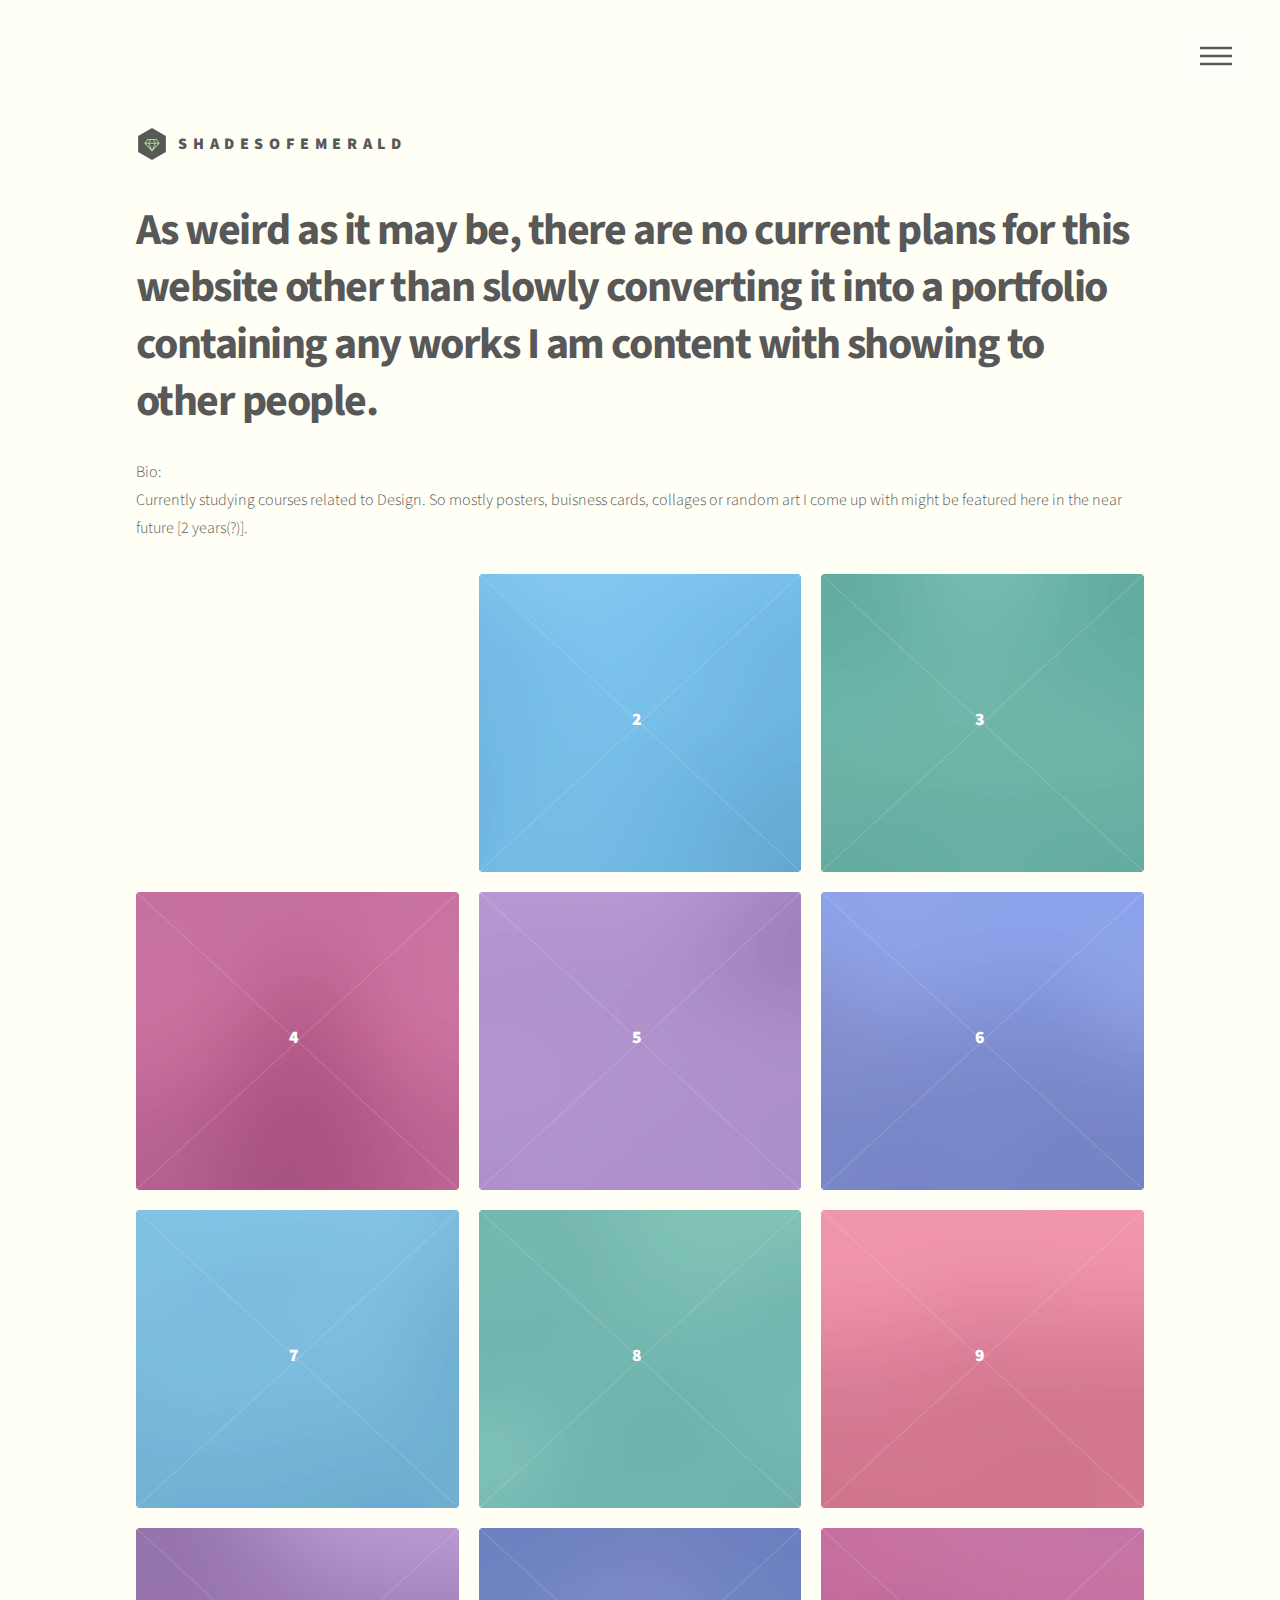
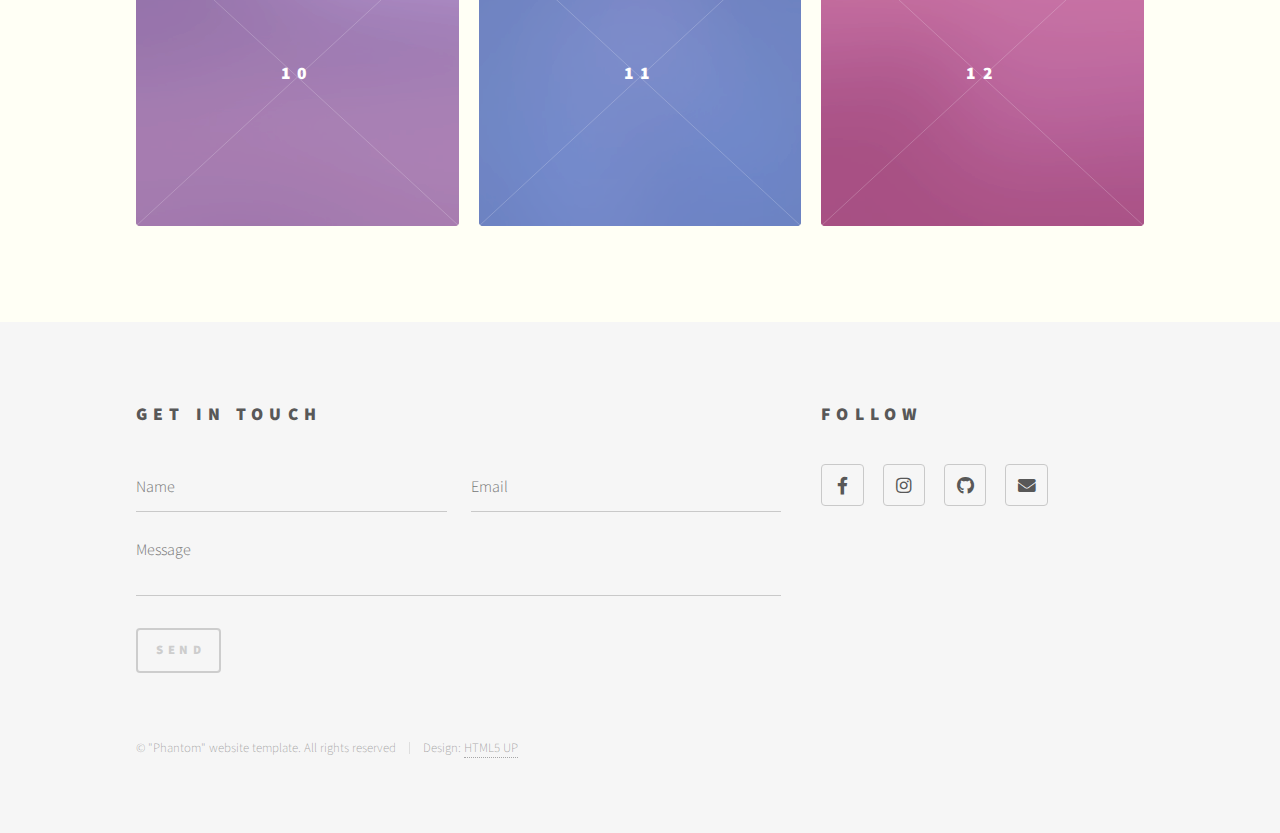
==== commit 99bc7b59: "008.02" ====
--- a/index.html
+++ b/index.html
@@ -13,19 +13,7 @@
 		<noscript><link rel="stylesheet" href="assets/css/noscript.css" /></noscript>
 		<link rel="icon" href="images/logo.svg" type="image/svg+xml">
 	</head>
-	<body class="is-preload">
-		
-		<svg id="mainSVG" xmlns="http://www.w3.org/2000/svg" viewBox="0 0 800 600" preserveAspectRatio="xMinYMid slice">
-			<g id="ribbon" fill="none" stroke-width="6">
-			  <path d="M130,302.94h65c50,0,50-17.91,100-17.91s50,17.91,100,17.91h65" />
-			  <path d="M130,296.94h65c50,0,51.75,18.16,101.75,18.16s48.25-18.16,98.25-18.16h65"/>
-			  <path d="M130,308.94h65c50,0,53.41-12,103.41-12s46.59,12,96.59,12h65" />
-			  <path d="M130,315.1h65c50,0,50-45.9,100-45.9s50,45.9,100,45.9h65"/>
-			  <path d="M130,291.03h65c50,0,50.82,11.91,100.82,11.91s49.18-11.91,99.18-11.91h65" />
-			  <path d="M130,285.03h65c50,0,50,45.78,100,45.78s50-45.78,100-45.78h65" />
-			</g>
-		</svg>
-		
+	<body class="is-preload">		
 		<!-- Wrapper -->
 			<div id="wrapper">
 
--- a/assets/css/main.css
+++ b/assets/css/main.css
@@ -2286,17 +2286,7 @@
 	input[type="radio"] + label:before {
 		border-radius: 100%;
 	}
-/* Ribbon Stack Animation */
-
-svg {
-	width: 100%;
-	height: 100%;
-	visibility: hidden;
-   }
-
-path {
-	mix-blend-mode: multiply
-}
+
 
 
 /* Box */
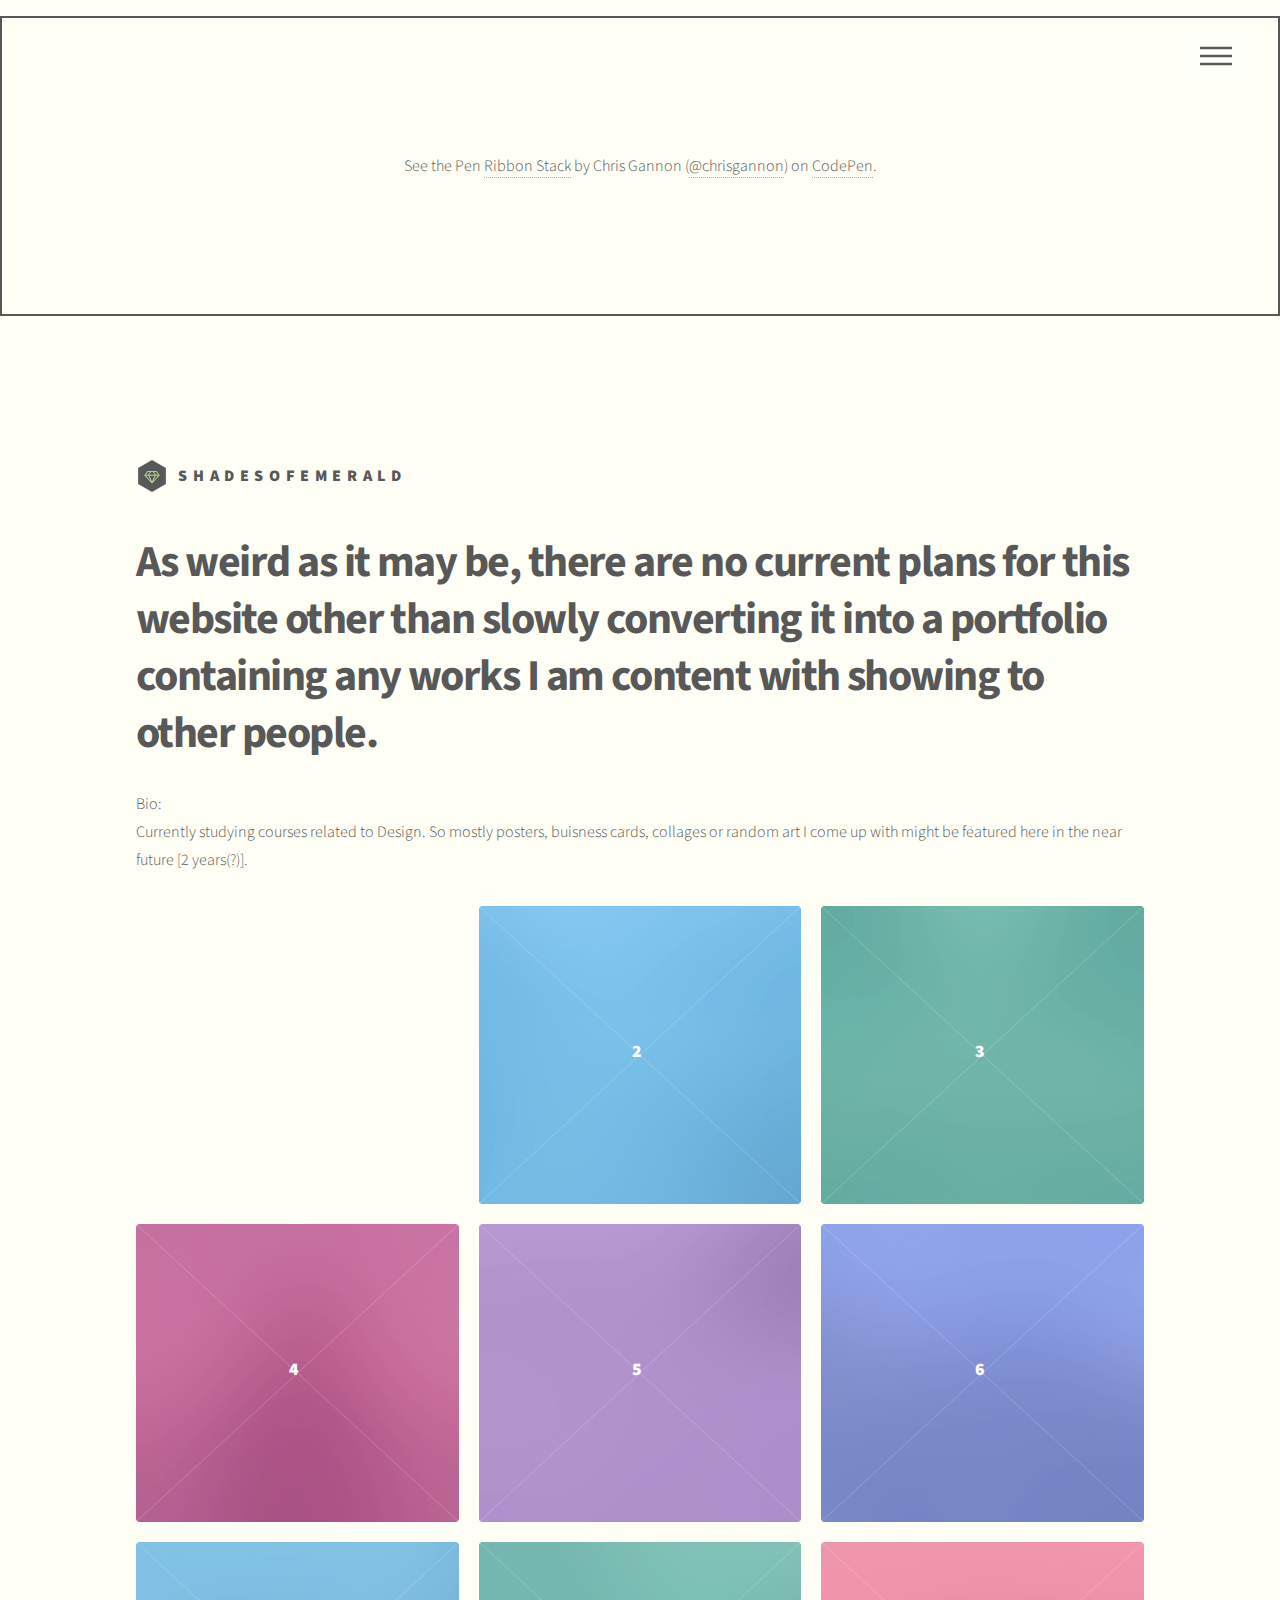
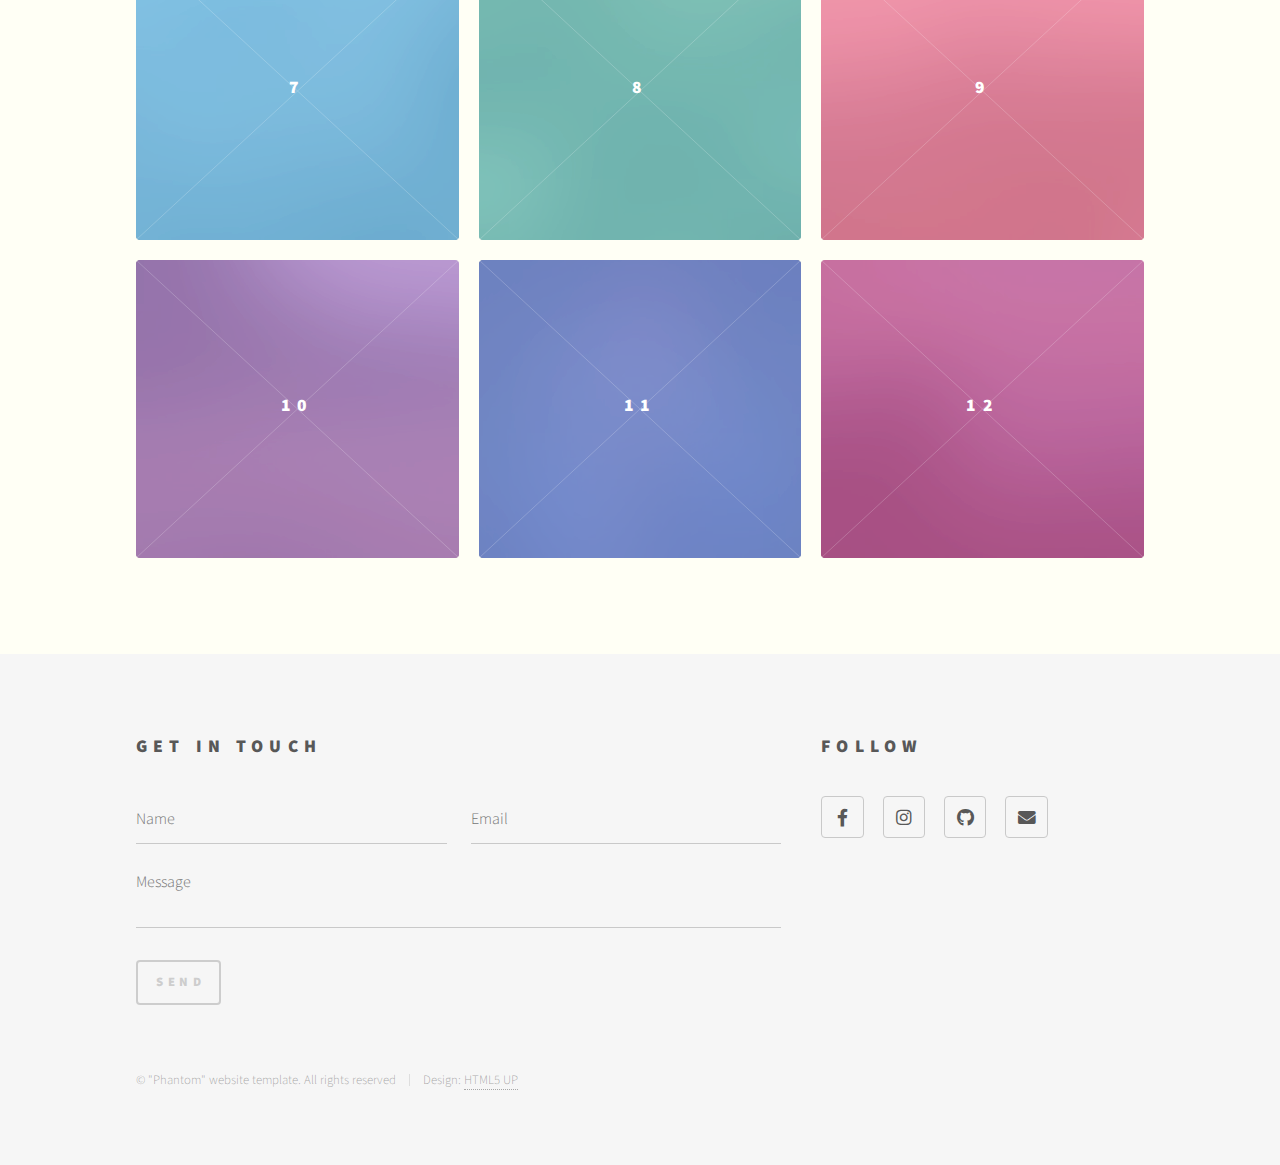
==== commit f61ce5bc: "008.03" ====
--- a/index.html
+++ b/index.html
@@ -13,9 +13,17 @@
 		<noscript><link rel="stylesheet" href="assets/css/noscript.css" /></noscript>
 		<link rel="icon" href="images/logo.svg" type="image/svg+xml">
 	</head>
-	<body class="is-preload">		
+	<body>	
+		<div> 
+			<p class="codepen" data-height="300" data-default-tab="html,result" data-slug-hash="MWGRVrx" data-user="chrisgannon" style="height: 300px; box-sizing: border-box; display: flex; align-items: center; justify-content: center; border: 2px solid; margin: 1em 0; padding: 1em;">
+				<span>See the Pen <a href="https://codepen.io/chrisgannon/pen/MWGRVrx">
+				Ribbon Stack</a> by Chris Gannon (<a href="https://codepen.io/chrisgannon">@chrisgannon</a>)
+				on <a href="https://codepen.io">CodePen</a>.</span>
+			  </p>
+			  <script async src="https://cpwebassets.codepen.io/assets/embed/ei.js"></script>
+		</div>	
 		<!-- Wrapper -->
-			<div id="wrapper">
+			<div id="wrapper" class="is-preload">
 
 				<!-- Header -->
 					<header id="header">
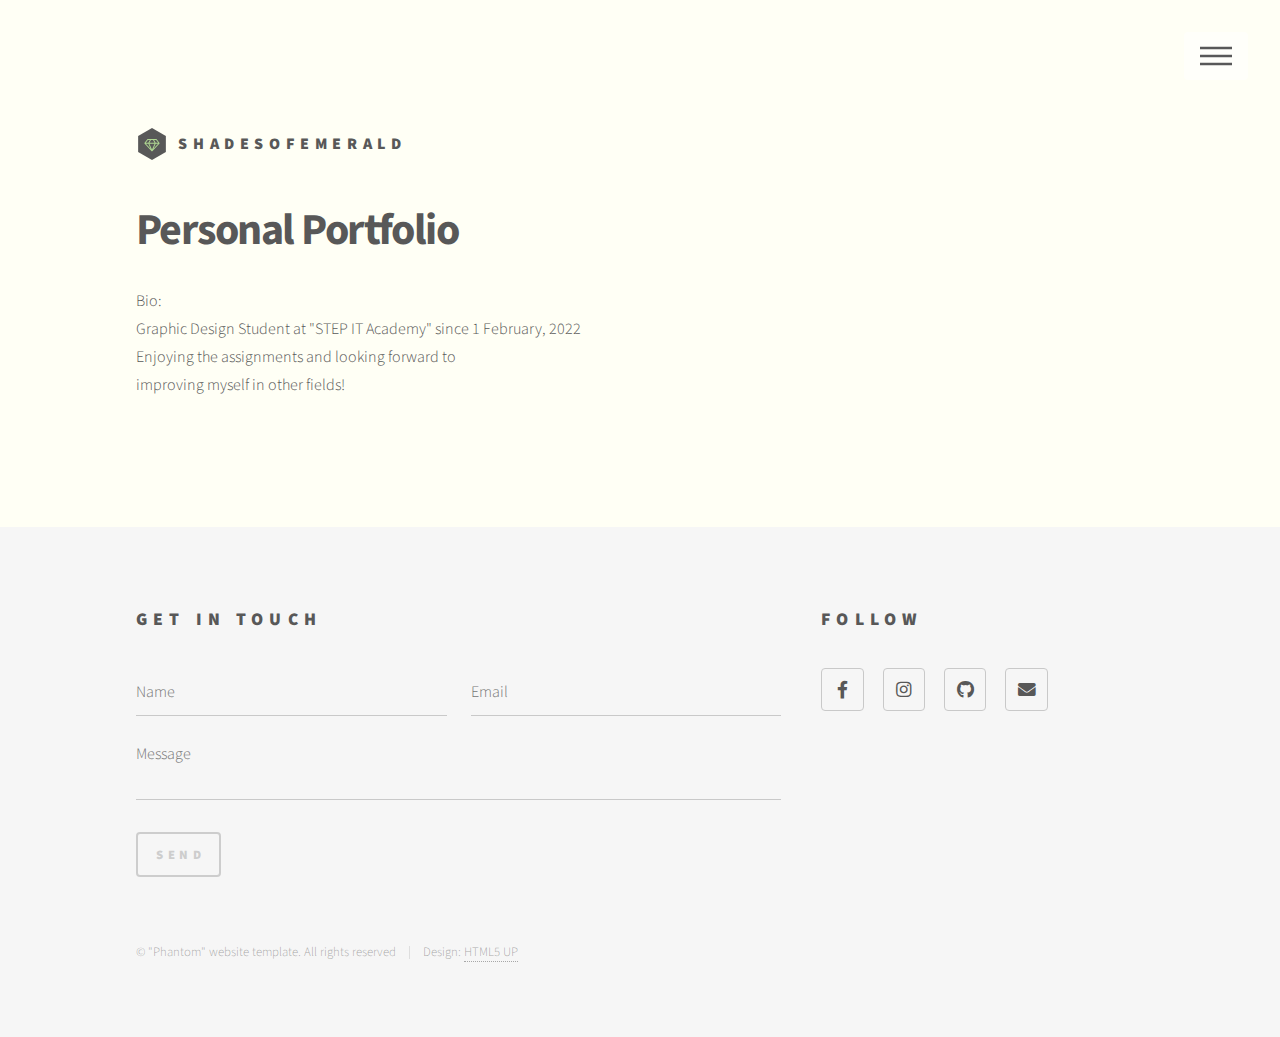
==== commit 87cbd610: "009" ====
--- a/index.html
+++ b/index.html
@@ -14,14 +14,6 @@
 		<link rel="icon" href="images/logo.svg" type="image/svg+xml">
 	</head>
 	<body>	
-		<div> 
-			<p class="codepen" data-height="300" data-default-tab="html,result" data-slug-hash="MWGRVrx" data-user="chrisgannon" style="height: 300px; box-sizing: border-box; display: flex; align-items: center; justify-content: center; border: 2px solid; margin: 1em 0; padding: 1em;">
-				<span>See the Pen <a href="https://codepen.io/chrisgannon/pen/MWGRVrx">
-				Ribbon Stack</a> by Chris Gannon (<a href="https://codepen.io/chrisgannon">@chrisgannon</a>)
-				on <a href="https://codepen.io">CodePen</a>.</span>
-			  </p>
-			  <script async src="https://cpwebassets.codepen.io/assets/embed/ei.js"></script>
-		</div>	
 		<!-- Wrapper -->
 			<div id="wrapper" class="is-preload">
 
@@ -60,143 +52,14 @@
 					<div id="main">
 						<div class="inner">
 							<header>
-								<h1>As weird as it may be, there are no current plans for this website other than slowly converting it into a portfolio containing any works I am content with showing to other people.</h1>
-								<p>Bio:<br>Currently studying courses related to Design. So mostly posters, buisness cards, collages or random art I come up with might be featured here in the near future [2 years(?)]. </p>
+								<h1>Personal Portfolio</h1>
+								<p>Bio: <br>
+									Graphic Design Student at "STEP IT Academy" since 1 February, 2022<br>
+									Enjoying the assignments and looking forward to <br>
+									improving myself in other fields!
+								</p>
 							</header>
-							<section class="tiles">
-								<article class="style1">
-									<span class="image">
-										<img src="images/prj_001.png" alt="" />
-									</span>
-									<a href="projects/prj_001.html">
-										<h2>1</h2>
-										<div class="content">
-											<p>Theory of Design; poster to delivery the feelings of happiness.</p>
-										</div>
-									</a>
-								</article>
-								<article class="style2">
-									<span class="image">
-										<img src="images/pic02.jpg" alt="" />
-									</span>
-									<a href="generic.html">
-										<h2>2</h2>
-										<div class="content">
-											<p>Sed nisl arcu euismod sit amet nisi lorem etiam dolor veroeros et feugiat.</p>
-										</div>
-									</a>
-								</article>
-								<article class="style3">
-									<span class="image">
-										<img src="images/pic03.jpg" alt="" />
-									</span>
-									<a href="generic.html">
-										<h2>3</h2>
-										<div class="content">
-											<p>Sed nisl arcu euismod sit amet nisi lorem etiam dolor veroeros et feugiat.</p>
-										</div>
-									</a>
-								</article>
-								<article class="style4">
-									<span class="image">
-										<img src="images/pic04.jpg" alt="" />
-									</span>
-									<a href="generic.html">
-										<h2>4</h2>
-										<div class="content">
-											<p>Sed nisl arcu euismod sit amet nisi lorem etiam dolor veroeros et feugiat.</p>
-										</div>
-									</a>
-								</article>
-								<article class="style5">
-									<span class="image">
-										<img src="images/pic05.jpg" alt="" />
-									</span>
-									<a href="generic.html">
-										<h2>5</h2>
-										<div class="content">
-											<p>Sed nisl arcu euismod sit amet nisi lorem etiam dolor veroeros et feugiat.</p>
-										</div>
-									</a>
-								</article>
-								<article class="style6">
-									<span class="image">
-										<img src="images/pic06.jpg" alt="" />
-									</span>
-									<a href="generic.html">
-										<h2>6</h2>
-										<div class="content">
-											<p>Sed nisl arcu euismod sit amet nisi lorem etiam dolor veroeros et feugiat.</p>
-										</div>
-									</a>
-								</article>
-								<article class="style2">
-									<span class="image">
-										<img src="images/pic07.jpg" alt="" />
-									</span>
-									<a href="generic.html">
-										<h2>7</h2>
-										<div class="content">
-											<p>Sed nisl arcu euismod sit amet nisi lorem etiam dolor veroeros et feugiat.</p>
-										</div>
-									</a>
-								</article>
-								<article class="style3">
-									<span class="image">
-										<img src="images/pic08.jpg" alt="" />
-									</span>
-									<a href="generic.html">
-										<h2>8</h2>
-										<div class="content">
-											<p>Sed nisl arcu euismod sit amet nisi lorem etiam dolor veroeros et feugiat.</p>
-										</div>
-									</a>
-								</article>
-								<article class="style1">
-									<span class="image">
-										<img src="images/pic09.jpg" alt="" />
-									</span>
-									<a href="generic.html">
-										<h2>9</h2>
-										<div class="content">
-											<p>Sed nisl arcu euismod sit amet nisi lorem etiam dolor veroeros et feugiat.</p>
-										</div>
-									</a>
-								</article>
-								<article class="style5">
-									<span class="image">
-										<img src="images/pic10.jpg" alt="" />
-									</span>
-									<a href="generic.html">
-										<h2>10</h2>
-										<div class="content">
-											<p>Sed nisl arcu euismod sit amet nisi lorem etiam dolor veroeros et feugiat.</p>
-										</div>
-									</a>
-								</article>
-								<article class="style6">
-									<span class="image">
-										<img src="images/pic11.jpg" alt="" />
-									</span>
-									<a href="generic.html">
-										<h2>11</h2>
-										<div class="content">
-											<p>Sed nisl arcu euismod sit amet nisi lorem etiam dolor veroeros et feugiat.</p>
-										</div>
-									</a>
-								</article>
-								<article class="style4">
-									<span class="image">
-										<img src="images/pic12.jpg" alt="" />
-									</span>
-									<a href="generic.html">
-										<h2>12</h2>
-										<div class="content">
-											<p>Sed nisl arcu euismod sit amet nisi lorem etiam dolor veroeros et feugiat.</p>
-										</div>
-									</a>
-								</article>
-							</section>
+							
 						</div>
 					</div>
 
--- a/assets/css/main.css
+++ b/assets/css/main.css
@@ -2574,7 +2574,7 @@
 		-webkit-flex-wrap: wrap;
 		-ms-flex-wrap: wrap;
 		flex-wrap: wrap;
-		postiion: relative;
+		position: relative;
 		margin: -2.5em 0 0 -2.5em;
 	}
 
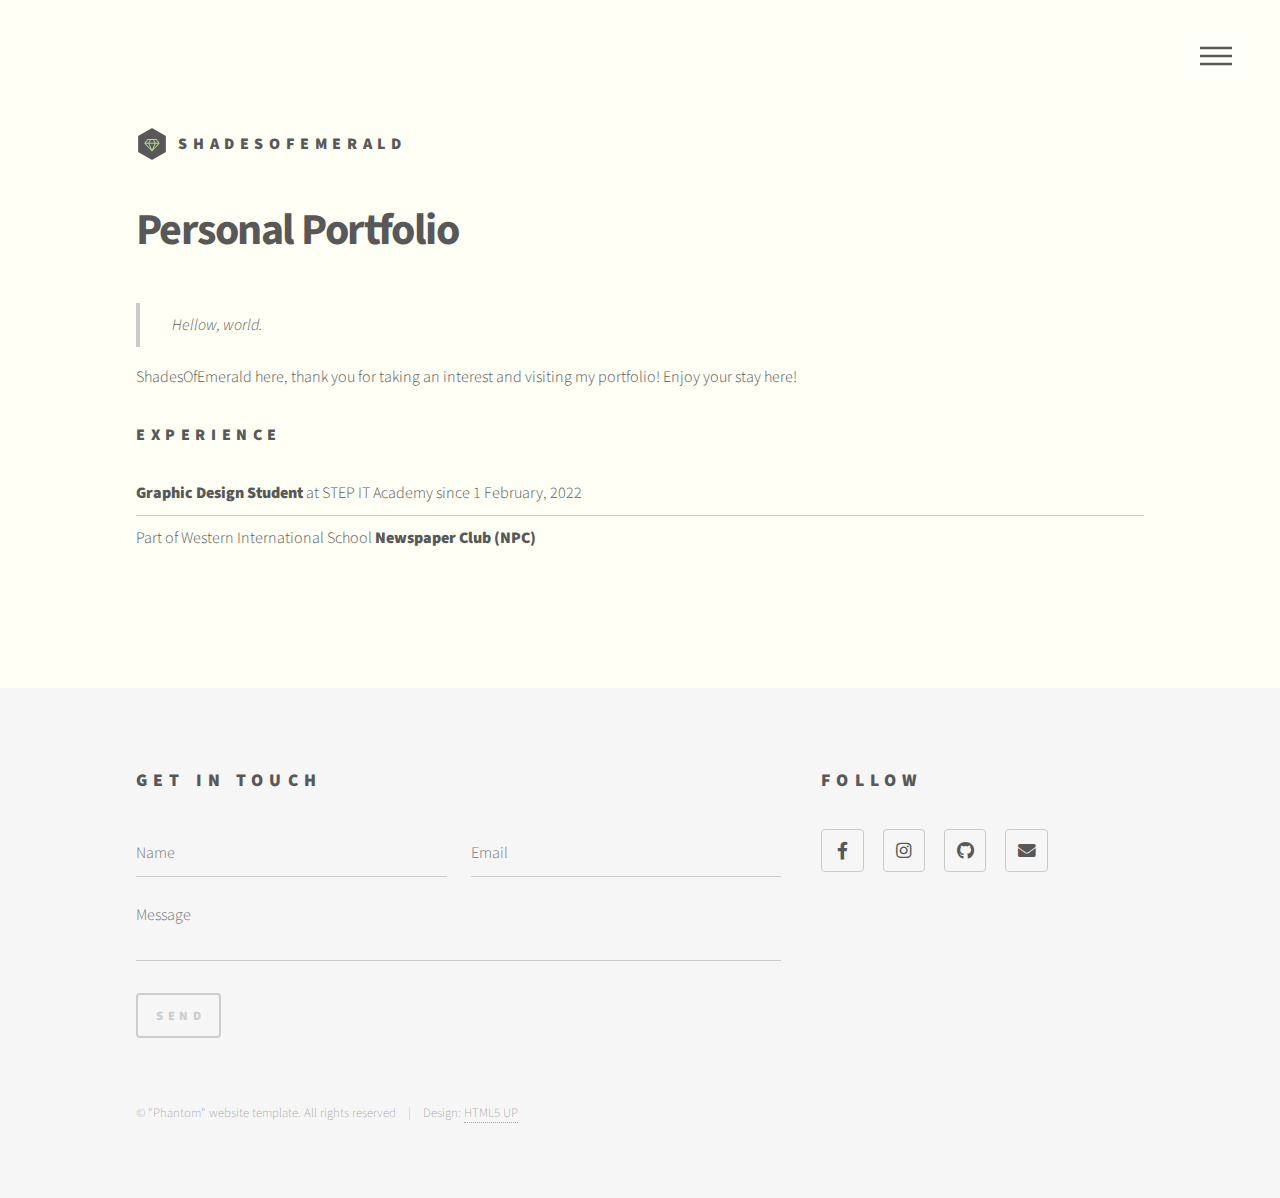
==== commit 35d9ccfb: "009.3" ====
--- a/index.html
+++ b/index.html
@@ -51,15 +51,18 @@
 				<!-- Main -->
 					<div id="main">
 						<div class="inner">
+							<section>
 							<header>
 								<h1>Personal Portfolio</h1>
-								<p>Bio: <br>
-									Graphic Design Student at "STEP IT Academy" since 1 February, 2022<br>
-									Enjoying the assignments and looking forward to <br>
-									improving myself in other fields!
-								</p>
+								<blockquote>Hellow, world.</blockquote>
+								<p>ShadesOfEmerald here, thank you for taking an interest and visiting my portfolio! Enjoy your stay here!</p>
+								<h3>Experience</h3>
+								<ul class="alt">
+									<li><strong>Graphic Design Student</strong> at STEP IT Academy since 1 February, 2022</li>
+									<li>Part of Western International School <strong>Newspaper Club (NPC)</strong></li>
+								</ul> 
 							</header>
-							
+							</section>
 						</div>
 					</div>
 
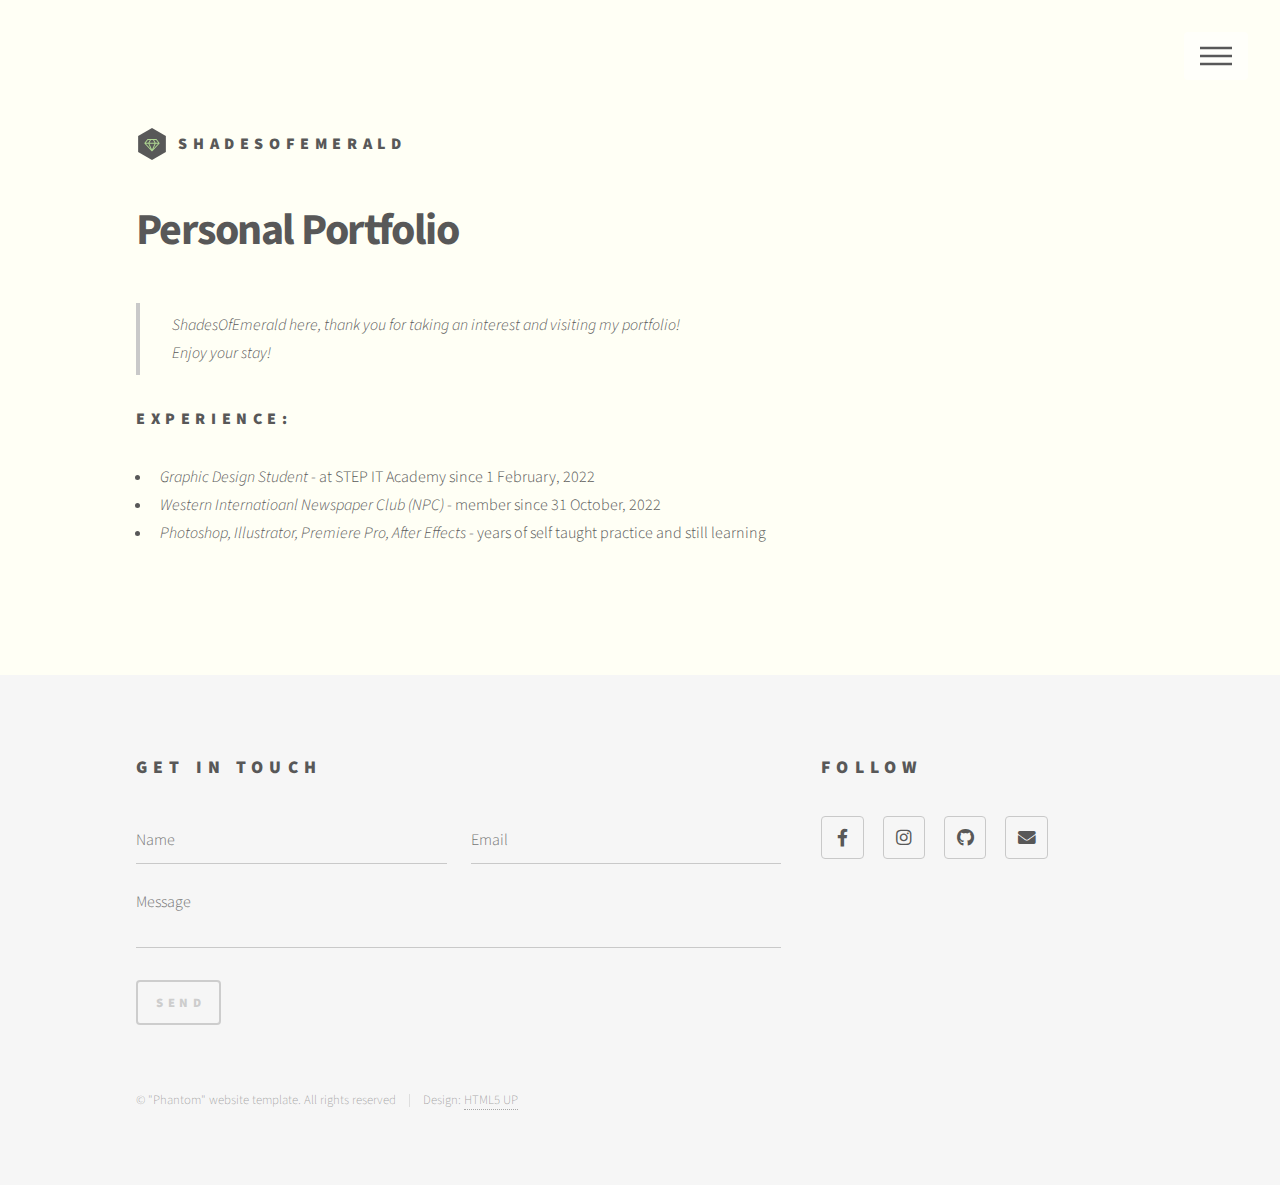
==== commit 15cea006: "009.4" ====
--- a/index.html
+++ b/index.html
@@ -54,12 +54,14 @@
 							<section>
 							<header>
 								<h1>Personal Portfolio</h1>
-								<blockquote>Hellow, world.</blockquote>
-								<p>ShadesOfEmerald here, thank you for taking an interest and visiting my portfolio! Enjoy your stay here!</p>
-								<h3>Experience</h3>
-								<ul class="alt">
-									<li><strong>Graphic Design Student</strong> at STEP IT Academy since 1 February, 2022</li>
-									<li>Part of Western International School <strong>Newspaper Club (NPC)</strong></li>
+								<blockquote>ShadesOfEmerald here, thank you for taking an interest and visiting my portfolio!<br>
+									Enjoy your stay!
+								</blockquote>								
+								<h3>Experience:</h3>
+								<ul>
+									<li><i>Graphic Design Student</i> - at STEP IT Academy since 1 February, 2022</li>
+									<li><i>Western Internatioanl Newspaper Club (NPC)</i> - member since 31 October, 2022</li>
+									<li><i>Photoshop, Illustrator, Premiere Pro, After Effects</i> - years of self taught practice and still learning</li>
 								</ul> 
 							</header>
 							</section>
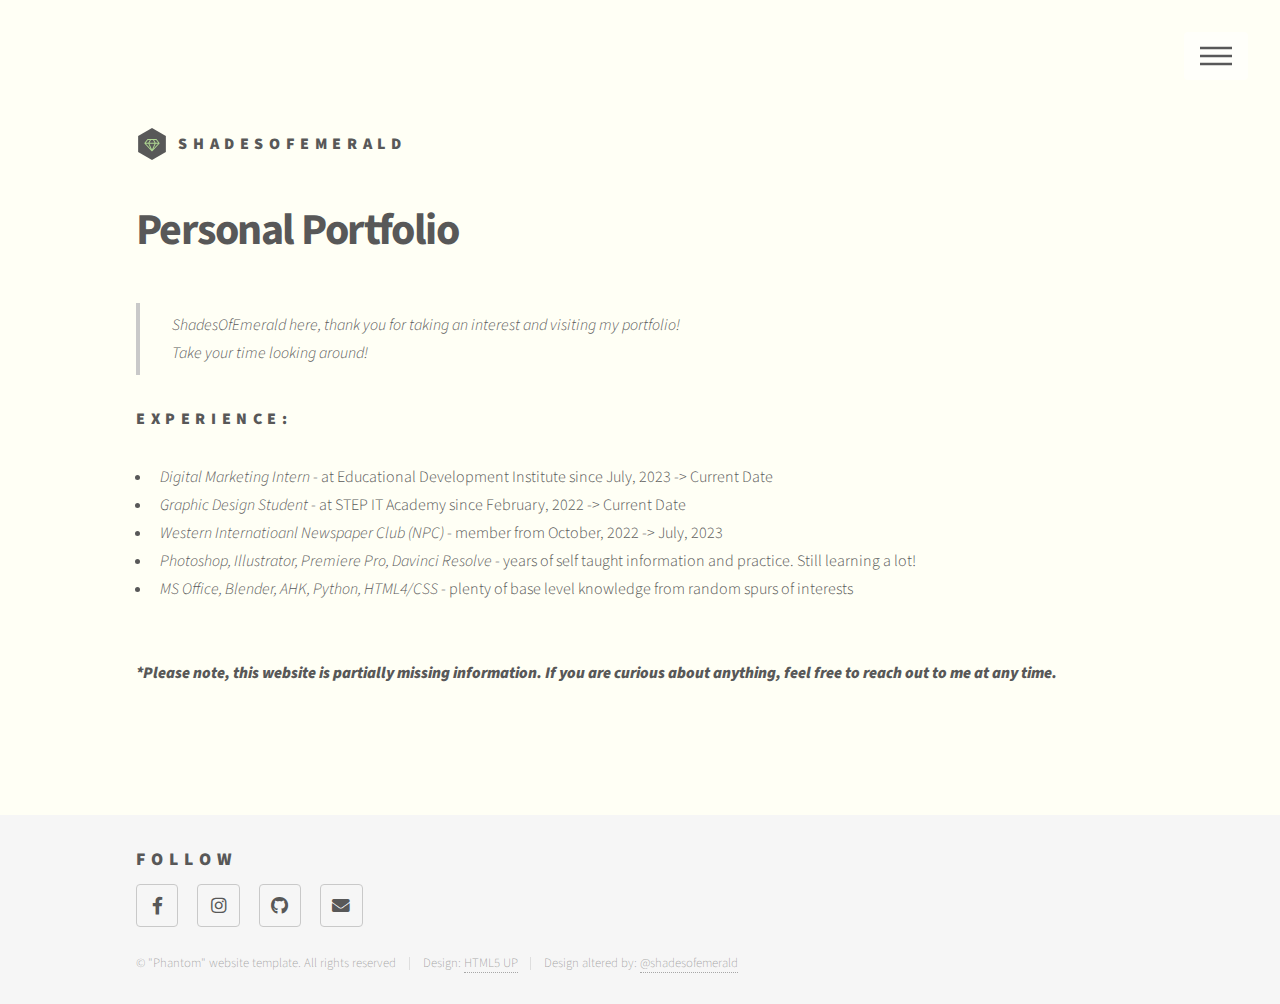
==== commit afc6948f: "ver 2.1" ====
--- a/index.html
+++ b/index.html
@@ -40,11 +40,11 @@
 					<nav id="menu">
 						<h2>Menu</h2>
 						<ul>
-							<li><a href="index.html">_home</a></li> <!fix it up and get it relevant>
-							<li><a href="001_projects.html">_projects</a></li> <!use the current grid layout, seperate it from all other pages if possible>
-							<li><a href="002_socials.html">_socials</a></li> <!work on cutom opening animations.>
-							<li><a href="003_LOG.html">_log</a></li> <!diary sort of thing>
-							<li><a href="004_elements.html">_elements</a></li>
+							<li><a draggable="false" href="index.html">_home</a></li> <!fix it up and get it relevant>
+							<li><a draggable="false" href="001_projects.html">_projects</a></li> <!use the current grid layout, seperate it from all other pages if possible>
+							<li><a draggable="false" href="002_socials.html">_socials</a></li> <!work on cutom opening animations.>
+							<!--<li><a draggable="false" href="003_LOG.html">_log</a></li> <!diary sort of thing>
+							<li><a draggable="false" href="004_elements.html">_elements</a></li>-->
 						</ul>
 					</nav>
 
@@ -55,14 +55,18 @@
 							<header>
 								<h1>Personal Portfolio</h1>
 								<blockquote>ShadesOfEmerald here, thank you for taking an interest and visiting my portfolio!<br>
-									Enjoy your stay!
+									Take your time looking around!
 								</blockquote>								
 								<h3>Experience:</h3>
 								<ul>
-									<li><i>Graphic Design Student</i> - at STEP IT Academy since 1 February, 2022</li>
-									<li><i>Western Internatioanl Newspaper Club (NPC)</i> - member since 31 October, 2022</li>
-									<li><i>Photoshop, Illustrator, Premiere Pro, After Effects</i> - years of self taught practice and still learning</li>
+									<li><i>Digital Marketing Intern</i> - at Educational Development Institute since July, 2023 -> Current Date</li>
+									<li><i>Graphic Design Student</i> - at STEP IT Academy since February, 2022 -> Current Date</li>
+									<li><i>Western Internatioanl Newspaper Club (NPC)</i> - member from October, 2022 -> July, 2023</li>
+									<li><i>Photoshop, Illustrator, Premiere Pro, Davinci Resolve</i> - years of self taught information and practice. Still learning a lot!</li>
+									<li><i>MS Office, Blender, AHK, Python, HTML4/CSS</i> - plenty of base level knowledge from random spurs of interests</li>
 								</ul> 
+								<br><br>
+								<p><font size="-0.5"><b><i>*Please note, this website is partially missing information. If you are curious about anything, feel free to reach out to me at any time.</i></b></font></p>
 							</header>
 							</section>
 						</div>
@@ -72,35 +76,16 @@
 					<footer id="footer">
 						<div class="inner">
 							<section>
-								<h2>Get in touch</h2>
-								<form method="post" action="#">
-									<div class="fields">
-										<div class="field half">
-											<input type="text" name="name" id="name" placeholder="Name" />
-										</div>
-										<div class="field half">
-											<input type="email" name="email" id="email" placeholder="Email" />
-										</div>
-										<div class="field">
-											<textarea name="message" id="message" placeholder="Message"></textarea>
-										</div>
-									</div>
-									<ul class="actions">
-										<li><input type="submit" value="Send" class="disabled" /></li>
-									</ul>
-								</form>
-							</section>
-							<section>
 								<h2>Follow</h2>
 								<ul class="icons">
 									<li><a href="https://www.facebook.com/ShadesOfGreen8/" target="_blank" rel="noopener noreferrer" class="icon brands style2 fa-facebook-f"><span class="label">Facebook</span></a></li>
-									<li><a href="https://www.instagram.com/nujivens/" target="_blank" rel="noopener noreferrer" class="icon brands style2 fa-instagram"><span class="label">Instagram</span></a></li>
+									<li><a href="https://www.instagram.com/s1lvrt/" target="_blank" rel="noopener noreferrer" class="icon brands style2 fa-instagram"><span class="label">Instagram</span></a></li>
 									<li><a href="https://github.com/ShadesOfEmerald" target="_blank" rel="noopener noreferrer" class="icon brands style2 fa-github"><span class="label">GitHub</span></a></li>
 									<li><a href="002_socials.html" class="icon solid style2 fa-envelope"><span class="label">Email</span></a></li>
 								</ul>
 							</section>
 							<ul class="copyright">
-								<li>&copy; "Phantom" website template. All rights reserved</li><li>Design: <a href="http://html5up.net" target="_blank" rel="noopener noreferrer">HTML5 UP</a></li>
+								<li>&copy; "Phantom" website template. All rights reserved</li><li>Design: <a href="http://html5up.net" target="_blank" rel="noopener noreferrer">HTML5 UP</a></li><li>Design altered by: <a href="https://github.com/ShadesOfEmerald" target="_blank" rel="noopener noreferrer">@shadesofemerald</a></li>
 							</ul>
 						</div>
 					</footer>
--- a/assets/css/main.css
+++ b/assets/css/main.css
@@ -1878,7 +1878,7 @@
 
 	ul {
 		list-style: disc;
-		margin: 0 0 2em 0;
+		margin: 0 0 1em 0;
 		padding-left: 1em;
 	}
 
@@ -2043,7 +2043,7 @@
 		cursor: default;
 		list-style: none;
 		padding-left: 0;
-		margin: -1em 0 2em -1em;
+		margin: -2.5em 0 2em -1em;
 	}
 
 		ul.icons li {
@@ -3179,9 +3179,24 @@
 /* Footer */
 
 	#footer {
-		padding: 5em 0 6em 0 ;
+		padding: 2em 0 1em 0 ;
 		background-color: #f6f6f6;
 	}
+	
+	.footerSocials {
+			position: fixed;
+			left: 0;
+			bottom: 0;
+			width: 100%;
+			text-align: center;
+		}
+		
+	.footerLog {
+			position: fixed;
+			left: 0;
+			bottom: 0;
+			width: 100%;
+		}
 
 		#footer > .inner {
 			display: -moz-flex;
@@ -3215,7 +3230,7 @@
 			#footer > .inner .copyright {
 				width: 100%;
 				padding: 0;
-				margin-top: 5em;
+				margin-top: 2em;
 				list-style: none;
 				font-size: 0.8em;
 				color: rgba(88, 88, 88, 0.5);
@@ -3233,16 +3248,48 @@
 					margin: 0 0 0 1em;
 				}
 
-					#footer > .inner .copyright li:first-child {
+				#footer > .inner .copyright li:first-child {
+					border-left: 0;
+					padding-left: 0;
+					margin-left: 0;
+				}
+					
+			#footerAlt {
+				padding: 1em 0 1em 0 ;
+				background-color: #f6f6f6;
+			}					
+							
+				#footerAlt > .inner .copyright {
+					width: 100%;
+					padding: 0;
+					margin-top: 1em;
+					list-style: none;
+					font-size: 0.8em;
+					color: rgba(88, 88, 88, 0.5);
+					}
+
+					#footerAlt > .inner .copyright a {
+						color: inherit;
+					}
+
+					#footerAlt > .inner .copyright li {
+						display: inline-block;
+						border-left: solid 1px rgba(88, 88, 88, 0.15);
+						line-height: 1;
+						padding: 0 0 0 1em;
+						margin: 0 0 0 1em;
+					}
+
+					#footerAlt > .inner .copyright li:first-child {
 						border-left: 0;
 						padding-left: 0;
 						margin-left: 0;
-					}
+					}	
 
 		@media screen and (max-width: 1280px) {
 
 			#footer {
-				padding: 5em 0 3em 0 ;
+				padding: 2em 0 1em 0 ;
 			}
 
 				#footer > .inner section:nth-child(1) {
@@ -3274,7 +3321,7 @@
 		@media screen and (max-width: 736px) {
 
 			#footer {
-				padding: 3em 0 1em 0 ;
+				padding: 2em 0 1em 0 ;
 			}
 
 				#footer > .inner {
@@ -3300,7 +3347,7 @@
 					}
 
 					#footer > .inner .copyright {
-						margin-top: 3em;
+						margin-top: 2em;
 					}
 
 		}
@@ -3308,7 +3355,7 @@
 		@media screen and (max-width: 480px) {
 
 			#footer > .inner .copyright {
-				margin-top: 3em;
+				margin-top: 2em;
 			}
 
 				#footer > .inner .copyright li {
@@ -3341,3 +3388,27 @@
 			}
 
 		}
+
+
+
+/* Project Grid */
+	.prjImages {
+		max-width: 980px
+		}	
+
+	.prjImages {
+		margin-left: auto;
+		margin-right: auto;
+		}
+
+	.prjImages-third {
+		float: left;
+		padding: 0 6px;
+		width: 33.33333%;
+		}
+		
+	.prjImages-row:after {
+	content: "";
+	display: table;
+	clear: both;
+	}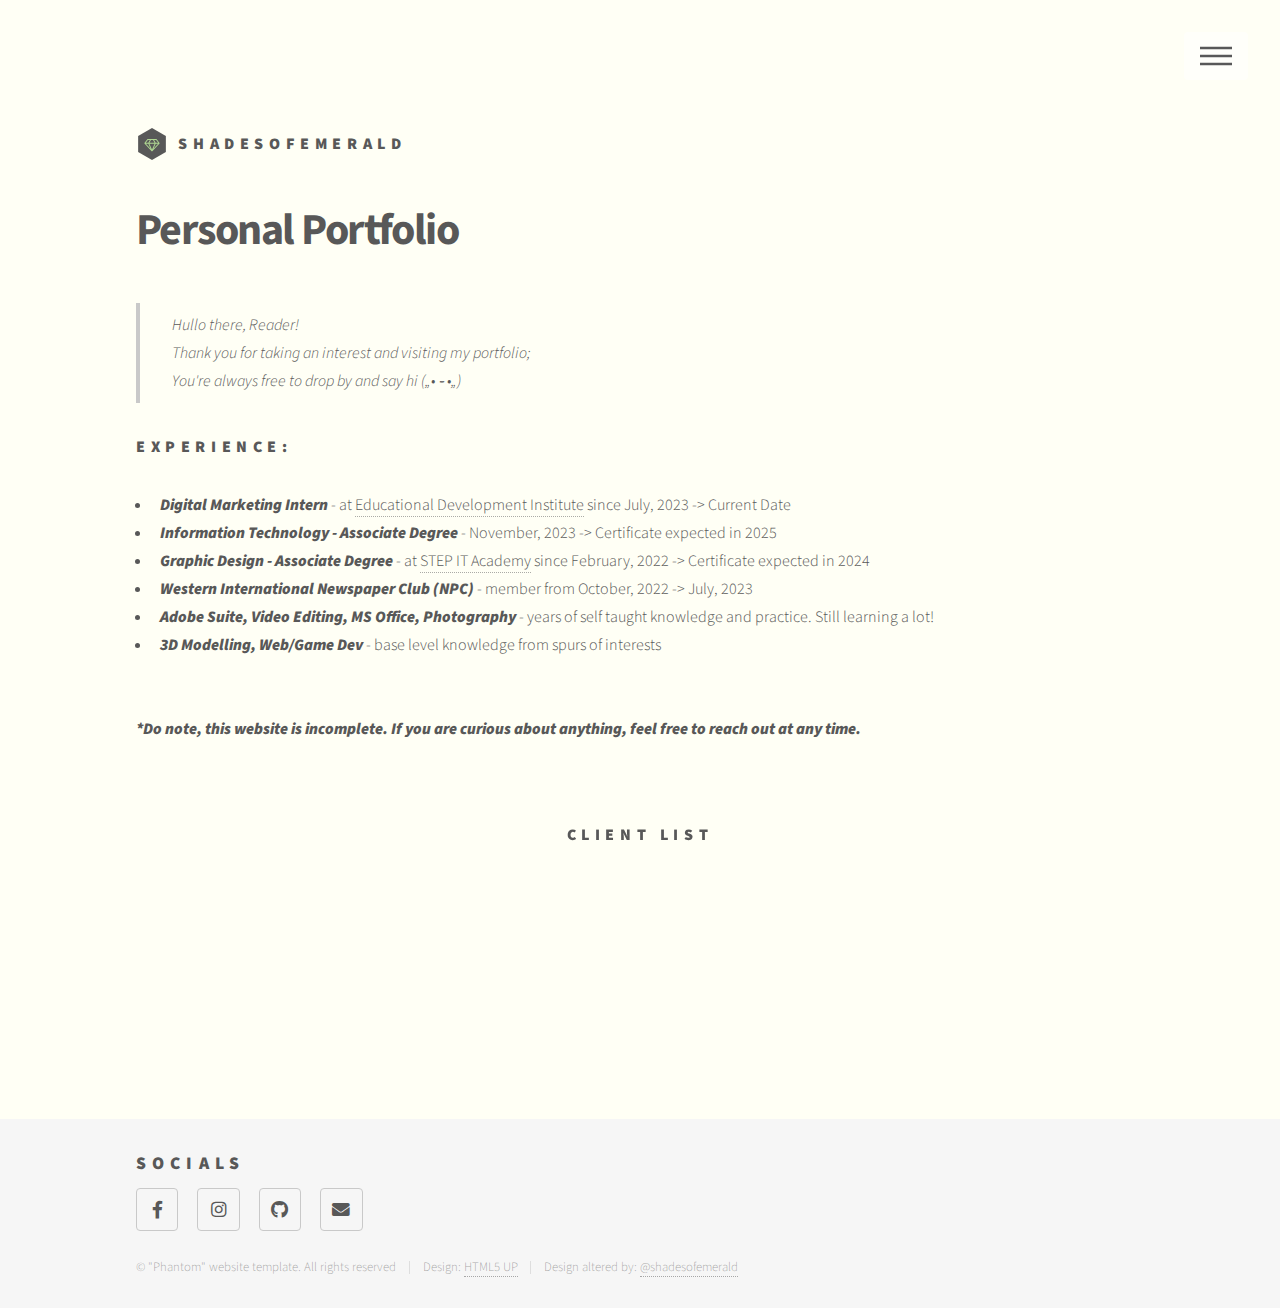
==== commit aa5660e1: "Update ClientList + Typo's" ====
--- a/index.html
+++ b/index.html
@@ -40,9 +40,9 @@
 					<nav id="menu">
 						<h2>Menu</h2>
 						<ul>
-							<li><a draggable="false" href="index.html">_home</a></li> <!fix it up and get it relevant>
-							<li><a draggable="false" href="001_projects.html">_projects</a></li> <!use the current grid layout, seperate it from all other pages if possible>
-							<li><a draggable="false" href="002_socials.html">_socials</a></li> <!work on cutom opening animations.>
+							<li><a draggable="false" href="index.html">_home</a></li>
+							<li><a draggable="false" href="001_projects.html">_projects</a></li>
+							<li><a draggable="false" href="002_socials.html">_socials</a></li>
 							<!--<li><a draggable="false" href="003_LOG.html">_log</a></li> <!diary sort of thing>
 							<li><a draggable="false" href="004_elements.html">_elements</a></li>-->
 						</ul>
@@ -54,21 +54,41 @@
 							<section>
 							<header>
 								<h1>Personal Portfolio</h1>
-								<blockquote>ShadesOfEmerald here, thank you for taking an interest and visiting my portfolio!<br>
-									Take your time looking around!
+								<blockquote>Hullo there, Reader!<br>Thank you for taking an interest and visiting my portfolio;<br>
+									You're always free to drop by and say hi („• ֊ •„)
 								</blockquote>								
 								<h3>Experience:</h3>
 								<ul>
-									<li><i>Digital Marketing Intern</i> - at Educational Development Institute since July, 2023 -> Current Date</li>
-									<li><i>Graphic Design Student</i> - at STEP IT Academy since February, 2022 -> Current Date</li>
-									<li><i>Western Internatioanl Newspaper Club (NPC)</i> - member from October, 2022 -> July, 2023</li>
-									<li><i>Photoshop, Illustrator, Premiere Pro, Davinci Resolve</i> - years of self taught information and practice. Still learning a lot!</li>
-									<li><i>MS Office, Blender, AHK, Python, HTML4/CSS</i> - plenty of base level knowledge from random spurs of interests</li>
+									<li><b><i>Digital Marketing Intern</i></b> - at <a draggable="false" href="https://edi-cambodia.org/" target="_blank" rel="noopener noreferrer">Educational Development Institute</a> since July, 2023 -> Current Date</li>
+									<li><b><i>Information Technology - Associate Degree</i></b> - November, 2023 -> Certificate expected in 2025</li>
+									<li><b><i>Graphic Design - Associate Degree</i></b> - at <a draggable="false" href="https://cambodia.itstep.org/" target="_blank" rel="noopener noreferrer">STEP IT Academy</a> since February, 2022 -> Certificate expected in 2024</li>
+									<li><b><i>Western International Newspaper Club (NPC)</i></b> - member from October, 2022 -> July, 2023</li>
+									<li><b><i>Adobe Suite, Video Editing, MS Office, Photography</i></b> - years of self taught knowledge and practice. Still learning a lot!</li>
+									<li><b><i>3D Modelling, Web/Game Dev</i></b> - base level knowledge from spurs of interests</li>
 								</ul> 
 								<br><br>
-								<p><font size="-0.5"><b><i>*Please note, this website is partially missing information. If you are curious about anything, feel free to reach out to me at any time.</i></b></font></p>
+								<p><font size="-0.5"><b><i>*Do note, this website is incomplete. If you are curious about anything, feel free to reach out at any time.</i></b></font></p>
 							</header>
 							</section>
+							<div class="align-center infScroll">
+								<h3>Client list</h3>
+									<div class="infScroll-left item1">
+										<a draggable="false" href="https://www.heinekencambodia.com/" target="_blank" rel="noopener noreferrer"><img src="./assets/icons/heineken-200x100-grayscale.png" draggable="false"></a></div>
+									<div class="infScroll-left item2">
+										<a draggable="false" href="https://www.instagram.com/faefolkofficial/" target="_blank" rel="noopener noreferrer"><img src="./assets/icons/faefolk-200x100-grayscale.png" draggable="false"></a></div>
+									<div class="infScroll-left item3">
+										<a draggable="false" href="https://npcwestern.github.io/" target="_blank" rel="noopener noreferrer"><img src="./assets/icons/npcwestern-200x100-grayscale.png" draggable="false"></a></div>
+									<div class="infScroll-left item4">
+										<a draggable="false" href="https://edi-cambodia.org/" target="_blank" rel="noopener noreferrer"><img src="./assets/icons/edi-200x100-grayscale.png" draggable="false"></a></div>
+									<div class="infScroll-left item5">
+										<a draggable="false" href="https://www.heinekencambodia.com/" target="_blank" rel="noopener noreferrer"><img src="./assets/icons/heineken-200x100-grayscale.png" draggable="false"></a></div>
+									<div class="infScroll-left item6">
+										<a draggable="false" href="https://www.instagram.com/faefolkofficial/" target="_blank" rel="noopener noreferrer"><img src="./assets/icons/faefolk-200x100-grayscale.png" draggable="false"></a></div>
+									<div class="infScroll-left item7">
+										<a draggable="false" href="https://npcwestern.github.io/" target="_blank" rel="noopener noreferrer"><img src="./assets/icons/npcwestern-200x100-grayscale.png" draggable="false"></a></div>
+									<div class="infScroll-left item8">
+										<a draggable="false" href="https://edi-cambodia.org/" target="_blank" rel="noopener noreferrer"><img src="./assets/icons/edi-200x100-grayscale.png" draggable="false"></a></div>
+							</div>
 						</div>
 					</div>
 
@@ -76,7 +96,7 @@
 					<footer id="footer">
 						<div class="inner">
 							<section>
-								<h2>Follow</h2>
+								<h2>Socials</h2>
 								<ul class="icons">
 									<li><a href="https://www.facebook.com/ShadesOfGreen8/" target="_blank" rel="noopener noreferrer" class="icon brands style2 fa-facebook-f"><span class="label">Facebook</span></a></li>
 									<li><a href="https://www.instagram.com/s1lvrt/" target="_blank" rel="noopener noreferrer" class="icon brands style2 fa-instagram"><span class="label">Instagram</span></a></li>
--- a/assets/css/main.css
+++ b/assets/css/main.css
@@ -3411,4 +3411,76 @@
 	content: "";
 	display: table;
 	clear: both;
-	}+	}
+	
+	
+/* Marquee Infinite Scroll CSS - infScroll */
+	.infScroll {
+		margin-top: 5rem;
+		width: 90%;
+		max-width: 1536px;
+		margin-inline: auto;
+		height: 200px;
+		position: relative;
+		overflow: hidden;
+		border: none;
+		mask-image: linear-gradient(
+			to right,
+			rgba(0, 0, 0, 0),
+			rgba(0, 0, 0, 1) 20%,
+			rgba(0, 0, 0, 1) 80%,
+			rgba(0, 0, 0, 0)
+		);
+	}
+	
+	@keyframes infScroll-left-animation {
+		to {
+			left: -200px;
+		}
+	}
+	
+	.infScroll-left {
+		left: max(calc(200px * 6), 100%);
+		animation-name: infScroll-left-animation;
+		/* (up-animation) (down-box details) */
+		width: 200px;
+		height: 100px;
+		border-radius: 6px;
+		position: absolute;
+		animation-timing-function: linear;
+		animation-duration: 30s;
+		animation-iteration-count: infinite;
+	}
+	
+	.item1 {
+		animation-delay: calc(30s / 8 * (8 - 1) * -1);
+	}
+
+	.item2 {
+		animation-delay: calc(30s / 8 * (8 - 2) * -1);
+	}
+
+	.item3 {
+		animation-delay: calc(30s / 8 * (8 - 3) * -1);
+	}
+
+	.item4 {
+		animation-delay: calc(30s / 8 * (8 - 4) * -1);
+	}
+	
+	.item5 {
+		animation-delay: calc(30s / 8 * (8 - 5) * -1);
+	}
+	
+	.item6 {
+		animation-delay: calc(30s / 8 * (8 - 6) * -1);
+	}
+	
+	.item7 {
+		animation-delay: calc(30s / 8 * (8 - 7) * -1);
+	}
+	
+	.item8 {
+		animation-delay: calc(30s / 8 * (8 - 8) * -1);
+	}
+	